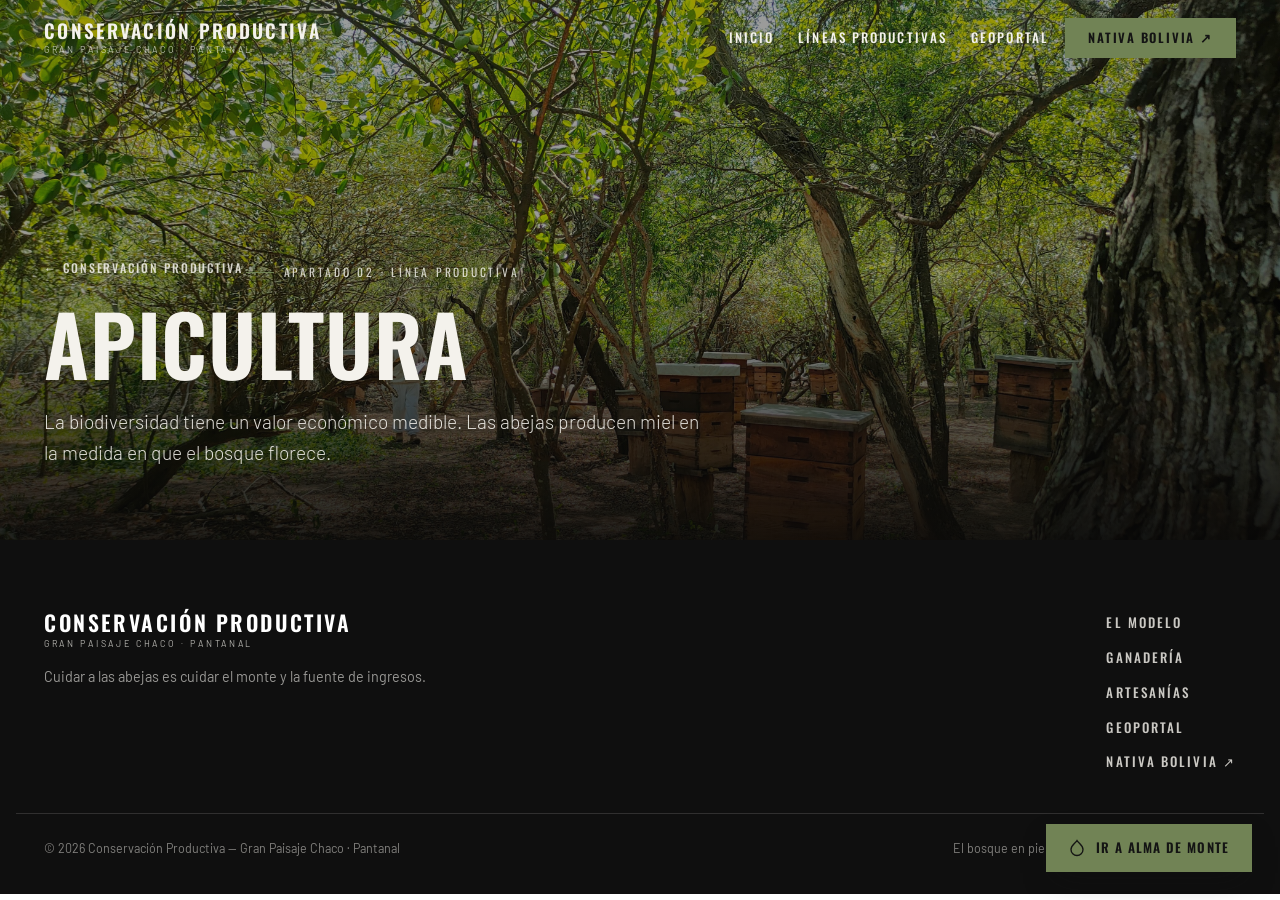
==== apicultura.html @ 75d2b50d "Agregar logo NATIVA en el hero del inicio" ====
<!DOCTYPE html>
<html lang="es">
<head>
  <meta charset="UTF-8" />
  <meta name="viewport" content="width=device-width, initial-scale=1.0" />
  <meta name="description" content="Apicultura: las abejas producen miel en la medida en que el bosque florece. La biodiversidad del Chaco tiene un valor económico medible." />
  <title>Apicultura — Conservación Productiva</title>
  <link rel="preconnect" href="https://fonts.googleapis.com" />
  <link rel="preconnect" href="https://fonts.gstatic.com" crossorigin />
  <link href="https://fonts.googleapis.com/css2?family=Oswald:wght@300;400;500;600&family=Barlow:wght@300;400;500;600;700&display=swap" rel="stylesheet" />
  <link rel="stylesheet" href="styles.css?v=16" />
</head>
<body>
  <a href="#contenido" class="skip-link">Saltar al contenido</a>

  <header class="hd hd--over-dark" id="hd">
    <div class="hd__inner">
      <a href="index.html" class="wordmark" aria-label="Conservación Productiva — inicio"><span class="wordmark__text"><strong>Conservación Productiva</strong><em>Gran Paisaje Chaco · Pantanal</em></span></a>
      <nav class="hd__nav" id="hdNav" aria-label="Navegación principal">
        <div class="hd__item"><a href="index.html">Inicio</a></div>
        <div class="hd__item">
          <a href="ganaderia.html">Líneas productivas</a>
          <div class="hd__sub">
            <a href="ganaderia.html">Ganadería bajo monte</a>
            <a href="apicultura.html">Apicultura</a>
            <a href="artesanias.html">Artesanías</a>
            <a href="turismo.html">Turismo comunitario</a>
          </div>
        </div>
        <div class="hd__item"><a href="geoportal.html">Geoportal</a></div>
      </nav>
      <a href="https://nativabolivia.org/" target="_blank" rel="noopener" class="hd__donar">NATIVA Bolivia ↗</a>
      <button class="hd__burger" id="hdBurger" aria-label="Abrir menú" aria-expanded="false"><span></span><span></span><span></span></button>
    </div>
  </header>

  <main id="contenido">
    <section class="portada">
      <img class="portada__img" src="IMAGENES/img11.jpg" alt="Colmenas en el monte chaqueño." decoding="async" />
      <div class="portada__veil" aria-hidden="true"></div>
      <div class="wrap portada__copy">
        <a href="index.html" class="crumb">← Conservación Productiva</a>
        <p class="cp-mark reveal" style="color:rgba(244,242,236,0.8)">Apartado 02 · Línea productiva</p>
        <h1 class="portada__title reveal" data-delay="80">Apicultura</h1>
        <p class="portada__sub reveal" data-delay="160">La biodiversidad tiene un valor económico medible. Las abejas producen miel en la medida en que el bosque florece.</p>
      </div>
    </section>

    <!-- Base limpia: iremos sumando las secciones de a poco. -->

  </main>

  <footer class="ft">
    <div class="wrap ft__inner">
      <div class="ft__brand">
        <div class="wordmark__text wordmark__text--ft"><strong>Conservación Productiva</strong><em>Gran Paisaje Chaco · Pantanal</em></div>
        <p>Cuidar a las abejas es cuidar el monte y la fuente de ingresos.</p>
      </div>
      <nav class="ft__nav" aria-label="Pie de página"><a href="index.html#modelo">El Modelo</a><a href="ganaderia.html">Ganadería</a><a href="artesanias.html">Artesanías</a><a href="geoportal.html">Geoportal</a><a href="https://nativabolivia.org/" target="_blank" rel="noopener">NATIVA Bolivia ↗</a></nav>
    </div>
    <div class="wrap ft__base">
      <span>© <span id="year"></span> Conservación Productiva — Gran Paisaje Chaco · Pantanal</span>
      <span>El bosque en pie vale más que el bosque derribado.</span>
    </div>
  </footer>

  <script src="script.js?v=2"></script>
  <!-- Botón flotante: ir a Alma de Monte -->
  <a class="cp-fab" aria-label="Ir a Alma de Monte">
    <svg viewBox="0 0 24 24" fill="none" stroke="currentColor" stroke-width="1.8" aria-hidden="true"><path d="M12 2C15 6.5 20 8.5 20 14a8 8 0 1 1-16 0C4 8.5 9 6.5 12 2z"/></svg>
    <span class="cp-fab__t">Ir a Alma de Monte</span>
  </a>

</body>
</html>
---- styles.css ----
/* =========================================================
   NATIVA — Naturaleza, Tierra y Vida (versión estática)
   Estilo unificado del ecosistema: "Expedición" B/N.
   Blanco y negro de alto contraste, titulares en MAYÚSCULAS
   (Oswald) + texto (Barlow), fotografía a sangre, minimalista.
   (Fotos de referencia — se reemplazan por el banco propio.)
   ========================================================= */

:root {
  --bg:      #ffffff;
  --bg-alt:  #f3f1ea;
  --bg-off:  #f3f1ea;
  --ink:     #141414;
  --muted:   #6f6d67;
  --text2:   #6f6d67;
  --line:    #e3e0d8;
  --dark:    #0f0f0f;
  --dark-2:  #191817;
  --cream:   #f4f2ec;
  --cream-d: rgba(244, 242, 236, 0.72);
  --stat:    #718355;   /* verde salvia — valores destacados */
  --donar:   #718355;   /* verde salvia — acción destacada */
  --donar-d: #5f6e47;   /* verde salvia oscuro — hover */

  --display: "Oswald", "Arial Narrow", "Helvetica Neue", sans-serif;
  --sans:    "Barlow", system-ui, -apple-system, "Segoe UI", sans-serif;

  --wrap: 78rem;
  --ease: cubic-bezier(0.22, 1, 0.36, 1);
}

*, *::before, *::after { box-sizing: border-box; }
* { margin: 0; }
html { scroll-behavior: smooth; -webkit-text-size-adjust: 100%; }
body { font-family: var(--sans); background: var(--bg); color: var(--ink); line-height: 1.62; -webkit-font-smoothing: antialiased; overflow-x: hidden; }
img { display: block; max-width: 100%; }
a { color: inherit; text-decoration: none; }
h1, h2, h3 { font-family: var(--display); font-weight: 500; line-height: 1.05; }
.font-display { font-family: var(--display); }
section[id] { scroll-margin-top: 5rem; }
::selection { background: var(--ink); color: #fff; }
:focus-visible { outline: 2px solid var(--ink); outline-offset: 3px; }
.wrap { max-width: var(--wrap); margin: 0 auto; padding-inline: 1.75rem; }

.hero__title, .apartado__title, .portada__title, .banda h2, .giro__lead,
.porque__q, .prog h3, .eco-card__t, .cierre h2, .duo h3, .valor h3,
.via h3, .oficina h3, .pagenav__t {
  text-transform: uppercase; letter-spacing: 0.01em;
}

.label { font-family: var(--display); text-transform: uppercase; font-size: 12px; font-weight: 500; letter-spacing: 0.26em; color: var(--muted); display: block; }
.label--forest { color: var(--muted); }
.label--ember { color: var(--cream); }
.label-cream { color: var(--cream); }

.btn { display: inline-flex; align-items: center; gap: 0.6rem; font-family: var(--display); font-size: 0.86rem; font-weight: 500; letter-spacing: 0.2em; text-transform: uppercase; padding: 1rem 2rem; border: 1.5px solid transparent; transition: background 0.3s var(--ease), color 0.3s, border-color 0.3s, transform 0.3s; }
.btn--solid { background: var(--ink); color: #fff; }
.btn--solid:hover { background: #000; transform: translateY(-2px); }
.btn--ghost { border-color: var(--ink); color: var(--ink); }
.btn--ghost:hover { background: var(--ink); color: #fff; }
.btn--light { background: var(--cream); color: var(--ink); }
.btn--light:hover { background: #fff; transform: translateY(-2px); }
.btn--ghost-light { border-color: rgba(244, 242, 236, 0.6); color: var(--cream); }
.btn--ghost-light:hover { background: var(--cream); color: var(--ink); }

.explorar { display: inline-flex; align-items: center; gap: 0.6rem; margin-top: 1.75rem; font-family: var(--display); font-size: 0.82rem; font-weight: 500; letter-spacing: 0.2em; text-transform: uppercase; color: var(--ink); border-bottom: 1.5px solid var(--ink); padding-bottom: 0.35rem; transition: gap 0.3s var(--ease), opacity 0.3s; }
.explorar::after { content: "→"; transition: transform 0.3s var(--ease); }
.explorar:hover { opacity: 0.6; }
.explorar:hover::after { transform: translateX(5px); }

.skip-link { position: absolute; left: 1rem; top: 1rem; z-index: 100; transform: translateY(-6rem); background: var(--ink); color: #fff; padding: 0.75rem 1.25rem; font-family: var(--display); text-transform: uppercase; font-size: 0.8rem; letter-spacing: 0.14em; transition: transform 0.2s; }
.skip-link:focus { transform: none; }

/* ---------- HEADER ---------- */
.hd { position: fixed; inset-inline: 0; top: 0; z-index: 50; transition: background 0.4s var(--ease), border-color 0.4s; border-bottom: 1px solid transparent; }
.hd__inner { max-width: var(--wrap); margin: 0 auto; display: flex; align-items: center; justify-content: space-between; gap: 1rem; padding: 1.1rem 1.75rem; }
.hd.is-solid { background: #fff; border-bottom-color: var(--line); }
.wordmark { position: relative; display: flex; align-items: center; }
.wordmark__logo { height: 34px; width: auto; display: block; transition: opacity 0.4s var(--ease); }
.wordmark__logo--dark { position: absolute; inset: 0; opacity: 0; }
.hd.is-solid .wordmark__logo--light { opacity: 0; }
.hd.is-solid .wordmark__logo--dark { opacity: 1; }
.ft__logo { height: 42px; width: auto; display: block; }
.wordmark__leaf { color: var(--ink); display: grid; place-items: center; transition: color 0.4s; }
.hd--over-dark:not(.is-solid) .wordmark__leaf { color: var(--cream); }
.wordmark__text { display: flex; flex-direction: column; line-height: 1; }
.wordmark__text strong { font-family: var(--display); font-weight: 600; font-size: 1.2rem; text-transform: uppercase; letter-spacing: 0.12em; color: var(--ink); transition: color 0.4s; }
.wordmark__text em { font-style: normal; font-size: 0.56rem; letter-spacing: 0.3em; text-transform: uppercase; color: var(--muted); margin-top: 6px; transition: color 0.4s; }
.hd--over-dark:not(.is-solid) .wordmark__text strong { color: var(--cream); }
.hd--over-dark:not(.is-solid) .wordmark__text em { color: var(--cream-d); }
.hd__nav { display: flex; align-items: center; gap: 1.5rem; margin-left: auto; }
.hd__nav a { font-family: var(--display); font-size: 0.82rem; font-weight: 500; letter-spacing: 0.16em; text-transform: uppercase; color: var(--ink); position: relative; transition: opacity 0.25s; }
.hd__nav a:not(.hd__cta)::after { content: ""; position: absolute; left: 0; bottom: -6px; width: 0; height: 2px; background: currentColor; transition: width 0.3s var(--ease); }
.hd__nav a:not(.hd__cta):hover::after { width: 100%; }
.hd--over-dark:not(.is-solid) .hd__nav a { color: var(--cream); }
.hd__cta { padding: 0.55rem 1.15rem; border: 1.5px solid var(--ink); }
.hd--over-dark:not(.is-solid) .hd__cta { border-color: rgba(244, 242, 236, 0.6); color: var(--cream); }
.hd__cta:hover { background: var(--ink); color: #fff; }
.hd--over-dark:not(.is-solid) .hd__cta:hover { background: var(--cream); color: var(--ink); }
/* Botón Donar — acción destacada y persistente */
.hd__donar { display: inline-flex; align-items: center; gap: 0.4rem; font-family: var(--display); font-size: 0.8rem; font-weight: 600; letter-spacing: 0.14em; text-transform: uppercase; color: var(--ink) !important; background: var(--donar); padding: 0.62rem 1.45rem; white-space: nowrap; transition: background 0.25s var(--ease), transform 0.25s var(--ease); }
.hd__donar:hover { background: var(--donar-d); transform: translateY(-2px); }
.hd__donar::after { content: none !important; }
.btn--donar { background: var(--donar); color: var(--ink); }
.btn--donar:hover { background: var(--donar-d); transform: translateY(-2px); }
.hd__burger { display: none; flex-direction: column; gap: 5px; background: none; border: 0; cursor: pointer; padding: 6px; }
.hd__burger span { width: 26px; height: 2px; background: var(--ink); transition: 0.3s var(--ease); }
.hd--over-dark:not(.is-solid) .hd__burger span { background: var(--cream); }

/* ---------- HERO ---------- */
.hero { position: relative; min-height: 100vh; min-height: 100svh; display: flex; align-items: center; justify-content: center; overflow: hidden; text-align: center; color: var(--cream); }
.hero__img { position: absolute; inset: 0; width: 100%; height: 100%; object-fit: cover; }
.hero__veil { position: absolute; inset: 0; background: linear-gradient(to bottom, rgba(10,10,10,0.5) 0%, rgba(10,10,10,0.35) 40%, rgba(10,10,10,0.7) 100%); }
.hero__inner { position: relative; z-index: 2; max-width: 62rem; padding: 0 1.75rem; }
.hero__inner .label { margin-bottom: 1.75rem; }
.hero__title { font-family: var(--display); font-weight: 600; color: #fff; font-size: clamp(2.8rem, 8vw, 6rem); line-height: 0.98; letter-spacing: 0.01em; text-shadow: 0 6px 40px rgba(10,10,10,0.45); }
.hero__title em { font-style: normal; }
.hero__sub { max-width: 40rem; margin: 1.75rem auto 0; font-size: clamp(1.05rem, 1.6vw, 1.3rem); color: rgba(244,242,236,0.9); font-weight: 300; }
.hero__actions { display: flex; flex-wrap: wrap; gap: 1rem; justify-content: center; margin-top: 2.4rem; }
.hero__scroll { position: absolute; bottom: 2rem; left: 50%; transform: translateX(-50%); z-index: 2; display: flex; flex-direction: column; align-items: center; gap: 0.6rem; }
.hero__chev { width: 14px; height: 14px; border-right: 2px solid var(--cream); border-bottom: 2px solid var(--cream); transform: rotate(45deg); }

/* ---------- Banda foto (Urgencia / Nunca solos) ---------- */
.banda { position: relative; min-height: 88vh; display: flex; align-items: center; overflow: hidden; color: var(--cream); }
.banda__img { position: absolute; inset: 0; width: 100%; height: 100%; object-fit: cover; }
.banda__veil { position: absolute; inset: 0; background: rgba(8,8,8,0.64); }
.banda__veil--izq { background: linear-gradient(to right, rgba(8,8,8,0.9), rgba(8,8,8,0.55) 55%, rgba(8,8,8,0.3)); }
.banda__inner { position: relative; z-index: 2; width: 100%; }
.banda__inner .max { max-width: 46rem; }
.banda h2 { font-family: var(--display); font-weight: 500; font-size: clamp(2rem, 4.4vw, 3.4rem); line-height: 1.04; color: #fff; }
.banda p { max-width: 36rem; margin-top: 1.75rem; font-size: 1.12rem; color: rgba(244,242,236,0.85); font-weight: 300; }

/* ---------- Giro / intro ---------- */
.giro { padding: clamp(6rem, 12vw, 11rem) 0 clamp(4rem, 8vw, 7rem); text-align: center; }
.giro .label { margin-bottom: 1.75rem; }
.giro__lead { font-family: var(--display); font-weight: 400; font-size: clamp(1.9rem, 3.8vw, 3.2rem); line-height: 1.1; color: var(--ink); max-width: 46rem; margin-inline: auto; }
.giro__p { max-width: 36rem; margin: 1.75rem auto 0; font-size: 1.12rem; color: var(--muted); }
.giro__card { max-width: 48rem; margin: clamp(3rem, 6vw, 5rem) auto 0; background: var(--bg-off); border: 1px solid var(--line); padding: clamp(2rem, 4vw, 2.75rem); text-align: center; }
.giro__card p.def { margin: 0.9rem 0 0; font-size: 1.02rem; color: var(--muted); line-height: 1.7; }

/* ---------- Secciones comunes ---------- */
.apartado { padding: clamp(5rem, 10vw, 9rem) 0; }
.apartado__head { max-width: 46rem; margin-bottom: clamp(2.5rem, 5vw, 4rem); }
.apartado__head .label { margin-bottom: 1.1rem; }
.apartado__title { font-family: var(--display); font-size: clamp(2.1rem, 4.2vw, 3.6rem); color: var(--ink); line-height: 1.02; }
.apartado__intro { margin-top: 1.4rem; font-size: 1.12rem; color: var(--muted); max-width: 42rem; }
.apartado__intro strong { color: var(--ink); font-weight: 600; }
.note { font-size: 0.85rem; color: var(--muted); font-style: italic; }

/* ---------- Programas ---------- */
.programas { background: var(--bg-off); }
.prog-grid { display: grid; grid-template-columns: repeat(3, 1fr); gap: 1.5rem; }
.prog { background: var(--bg); border: 1px solid var(--line); border-top: 3px solid var(--ink); padding: 2rem 1.75rem; }
.prog__n { font-family: var(--display); font-size: 0.9rem; letter-spacing: 0.16em; color: var(--muted); }
.prog h3 { font-family: var(--display); font-weight: 500; font-size: 1.5rem; color: var(--ink); margin: 0.5rem 0 0.7rem; }
.prog__res { font-family: var(--sans); font-weight: 600; color: var(--ink); font-size: 1rem; margin-bottom: 0.8rem; }
.prog p { color: var(--muted); font-size: 0.95rem; }

/* ---------- Por qué ---------- */
.porque { background: var(--bg); }
.porque__grid { display: grid; grid-template-columns: 1fr; gap: 2rem; }
.porque__q { font-family: var(--display); font-weight: 500; font-size: clamp(1.9rem, 3.6vw, 3rem); line-height: 1.06; color: var(--ink); max-width: 44rem; }
.porque__p { font-size: 1.12rem; color: var(--muted); max-width: 34rem; }

/* ---------- Cifras (banda con foto de fondo) ---------- */
.cifras { position: relative; background: var(--dark); color: var(--cream); overflow: hidden; }
.cifras__bg { position: absolute; inset: 0; width: 100%; height: 100%; object-fit: cover; }
.cifras__veil { position: absolute; inset: 0; background: rgba(8,8,8,0.74); }
.cifras .wrap { position: relative; z-index: 2; }
.cifras .apartado__title { color: #fff !important; }
.cifras__grid { display: grid; grid-template-columns: repeat(4, 1fr); gap: 2rem; }
.cifra__num { display: block; font-family: var(--display); font-weight: 500; font-size: clamp(2.8rem, 5.5vw, 4.4rem); line-height: 1; color: #fff; }
.cifra__lbl { display: block; margin-top: 0.9rem; font-size: 0.95rem; color: rgba(244,242,236,0.9); }
.cifra__nota { display: block; margin-top: 0.4rem; font-size: 0.8rem; color: rgba(244,242,236,0.6); }

/* ---------- Ecosistema (tarjetas con imagen) ---------- */
.eco-grid { display: grid; grid-template-columns: repeat(3, 1fr); gap: 1.5rem; }
.eco-card { display: flex; flex-direction: column; background: var(--bg); border: 1px solid var(--line); overflow: hidden; transition: transform 0.35s var(--ease); }
.eco-card:hover { transform: translateY(-5px); }
.eco-card__img { aspect-ratio: 4 / 3; overflow: hidden; }
.eco-card__img img { width: 100%; height: 100%; object-fit: cover; filter: grayscale(0.15); transition: filter 0.5s, transform 1s var(--ease); }
.eco-card:hover .eco-card__img img { filter: grayscale(0); transform: scale(1.04); }
.eco-card__body { padding: 1.5rem 1.6rem 1.75rem; display: flex; flex-direction: column; flex: 1; }
.eco-card__t { font-family: var(--display); font-weight: 500; font-size: 1.3rem; color: var(--ink); }
.eco-card__d { margin-top: 0.5rem; font-size: 0.92rem; color: var(--muted); flex: 1; }
.eco-card__foot { margin-top: 1.2rem; display: flex; align-items: center; justify-content: space-between; font-family: var(--display); text-transform: uppercase; letter-spacing: 0.14em; font-size: 0.72rem; }
.eco-card__go { color: var(--ink); }
.eco-card__soon { color: var(--muted); }

/* ---------- Aliados (muro de logos) ---------- */
.aliados-sec { background: var(--bg-off); }
.logos { display: grid; grid-template-columns: repeat(5, 1fr); gap: 1rem; align-items: stretch; }
.logos a { display: block; text-decoration: none; }
.logos img { width: 100%; height: 78px; object-fit: contain; background: #fff; border: 1px solid var(--line); padding: 0.9rem 1.1rem; transition: transform 0.3s var(--ease), border-color 0.3s var(--ease); }
.logos a:hover img { transform: translateY(-3px); border-color: var(--ink); }

/* Carrusel de logos (inicio) */
.logos-carrusel { overflow: hidden; margin-top: 2rem; -webkit-mask-image: linear-gradient(to right, transparent, #000 5%, #000 95%, transparent); mask-image: linear-gradient(to right, transparent, #000 5%, #000 95%, transparent); }
.logos-carrusel__track { display: flex; gap: 1rem; width: max-content; animation: marquee 60s linear infinite; }
.logos-carrusel:hover .logos-carrusel__track { animation-play-state: paused; }
.lchip { flex: 0 0 12rem; height: 96px; background: #fff; border: 1px solid var(--line); display: flex; align-items: center; justify-content: center; padding: 0.85rem 1.25rem; transition: border-color 0.3s var(--ease); }
.lchip:hover { border-color: var(--ink); }
.lchip a { display: inline-flex; align-items: center; justify-content: center; max-width: 100%; max-height: 100%; }
.lchip img { max-height: 60px; max-width: 100%; width: auto; height: auto; object-fit: contain; display: block; }

/* Aliados desplegable (quiénes somos) */
.alianzas-det { margin-top: 0.5rem; }
.alianzas-det summary { list-style: none; cursor: pointer; display: inline-flex; align-items: center; gap: 0.7rem; font-family: var(--display); text-transform: uppercase; letter-spacing: 0.12em; font-size: 0.88rem; color: var(--ink); border: 1.5px solid var(--ink); padding: 0.85rem 1.6rem; transition: background 0.3s, color 0.3s; }
.alianzas-det summary::-webkit-details-marker { display: none; }
.alianzas-det summary:hover { background: var(--ink); color: #fff; }
.alianzas-det summary .chev { width: 9px; height: 9px; border-right: 2px solid currentColor; border-bottom: 2px solid currentColor; transform: rotate(45deg); transition: transform 0.3s; }
.alianzas-det[open] summary { margin-bottom: 1.75rem; }
.alianzas-det[open] summary .chev { transform: rotate(-135deg); }

/* ---------- Cierre (CTA oscuro) ---------- */
.cierre { background: var(--dark); color: var(--cream); text-align: center; padding: clamp(5rem, 10vw, 8.5rem) 0; }
.cierre h2 { font-family: var(--display); font-weight: 500; font-size: clamp(2rem, 4.2vw, 3.4rem); line-height: 1.04; color: #fff; max-width: 42rem; margin-inline: auto; }
.cierre p { max-width: 34rem; margin: 1.5rem auto 0; font-size: 1.1rem; color: rgba(244,242,236,0.85); font-weight: 300; }

/* ---------- Aliados inline ---------- */
.aliados { margin-top: 3rem; display: flex; flex-wrap: wrap; gap: 2.5rem; align-items: center; justify-content: center; }
.aliados img { height: 40px; width: auto; object-fit: contain; opacity: 0.85; }

/* ---------- Footer ---------- */
.ft { background: var(--dark); color: rgba(244,242,236,0.85); padding: 4.5rem 0 2.25rem; }
.ft__inner { display: flex; justify-content: space-between; gap: 2.5rem; flex-wrap: wrap; padding-bottom: 2.5rem; border-bottom: 1px solid rgba(244,242,236,0.14); }
.wordmark__text--ft strong { color: #fff; font-size: 1.35rem; }
.wordmark__text--ft em { color: var(--cream-d); }
.ft__brand p { margin-top: 1rem; max-width: 24rem; font-size: 0.9rem; color: rgba(244,242,236,0.6); }
.ft__nav { display: grid; gap: 0.85rem; align-content: start; }
.ft__nav a { font-family: var(--display); font-size: 0.82rem; font-weight: 500; letter-spacing: 0.16em; text-transform: uppercase; color: rgba(244,242,236,0.82); transition: color 0.25s; }
.ft__nav a:hover { color: #fff; }
.ft__addr { display: grid; gap: 1.15rem; align-content: start; }
.ft__addr-h { font-family: var(--display); text-transform: uppercase; letter-spacing: 0.16em; font-size: 0.72rem; color: rgba(244,242,236,0.5); }
.ft__addr address { font-style: normal; display: grid; gap: 0.2rem; }
.ft__addr address strong { font-family: var(--display); text-transform: uppercase; letter-spacing: 0.05em; font-size: 0.98rem; color: #fff; }
.ft__addr address span { font-size: 0.82rem; color: rgba(244,242,236,0.6); }
.ft__base { display: flex; justify-content: space-between; gap: 1rem; flex-wrap: wrap; margin-top: 1.5rem; font-size: 0.78rem; color: rgba(244,242,236,0.5); }

/* ---------- Portada (internas) ---------- */
.portada { position: relative; min-height: 60vh; display: flex; align-items: flex-end; overflow: hidden; color: var(--cream); }
.portada__img { position: absolute; inset: 0; width: 100%; height: 100%; object-fit: cover; }
.portada__veil { position: absolute; inset: 0; background: linear-gradient(to top, rgba(8,8,8,0.9) 0%, rgba(8,8,8,0.4) 48%, rgba(8,8,8,0.4) 100%); }
.portada__copy { position: relative; z-index: 2; width: 100%; padding-bottom: clamp(2.5rem, 6vw, 4.5rem); }
.portada .label { margin-bottom: 1.1rem; }
.portada__title { font-family: var(--display); font-weight: 600; color: var(--cream); font-size: clamp(2.8rem, 6.5vw, 5.5rem); line-height: 0.98; }
.portada__sub { max-width: 42rem; margin-top: 1.4rem; font-size: clamp(1.02rem, 1.5vw, 1.2rem); color: rgba(244,242,236,0.9); font-weight: 300; }
.crumb { display: inline-flex; align-items: center; gap: 0.5rem; font-family: var(--display); font-size: 12px; font-weight: 500; letter-spacing: 0.16em; text-transform: uppercase; color: rgba(244,242,236,0.85); margin-bottom: 1.5rem; transition: opacity 0.2s; }
.crumb:hover { opacity: 0.65; }

/* ---------- Bloque texto internas ---------- */
.duo { display: grid; grid-template-columns: 1fr 1fr; gap: 1.5rem; }
.duo article { background: var(--bg-off); border: 1px solid var(--line); border-left: 4px solid var(--ink); padding: clamp(1.75rem, 3vw, 2.5rem); }
.duo h3 { font-family: var(--display); font-weight: 500; font-size: 1.5rem; color: var(--ink); margin: 0.5rem 0 0.7rem; }
.duo p { font-size: 1.05rem; color: var(--muted); line-height: 1.65; }

/* Valores */
.valores { display: grid; grid-template-columns: repeat(3, 1fr); gap: 1.25rem; }
.valor { border-top: 1px solid var(--line); padding-top: 1.1rem; }
.valor h3 { font-family: var(--display); font-weight: 500; font-size: 1.2rem; color: var(--ink); }
.valor p { color: var(--muted); font-size: 0.92rem; margin-top: 0.5rem; }
.valor--dest { grid-column: 1 / -1; border-top: 0; border-left: 4px solid var(--ink); background: var(--bg-off); padding: 1.5rem 1.75rem; }
.valor--dest h3 { font-size: 1.5rem; margin-top: 0.3rem; }

/* Timeline */
.hitos { border-left: 2px solid var(--line); margin-left: 0.5rem; }
.hito { position: relative; padding: 0 0 2.25rem 2rem; }
.hito::before { content: ""; position: absolute; left: -7px; top: 4px; width: 12px; height: 12px; background: var(--ink); }
.hito__anio { font-family: var(--display); font-size: 1.5rem; font-weight: 500; color: var(--ink); text-transform: uppercase; }
.hito ul { margin: 0.6rem 0 0; padding-left: 1.1rem; }
.hito li { color: var(--muted); font-size: 0.95rem; margin-bottom: 0.3rem; }

/* Vías / contacto */
/* Bloque destacado Donar */
.donar-cta { display: grid; grid-template-columns: 1fr auto; align-items: center; gap: 1.5rem 2.5rem; background: var(--donar); color: var(--ink); padding: clamp(1.75rem, 4vw, 2.9rem); text-decoration: none; transition: transform 0.3s var(--ease), background 0.3s; }
.donar-cta:hover { transform: translateY(-3px); background: var(--donar-d); }
.donar-cta__lbl { font-family: var(--display); text-transform: uppercase; letter-spacing: 0.16em; font-size: 0.72rem; color: rgba(20,20,20,0.62); }
.donar-cta__t { font-family: var(--display); font-weight: 600; text-transform: uppercase; font-size: clamp(1.7rem, 3.6vw, 2.5rem); line-height: 1; margin-top: 0.4rem; }
.donar-cta__d { margin-top: 0.6rem; font-size: 0.96rem; color: rgba(20,20,20,0.82); max-width: 36rem; }
.donar-cta__go { font-family: var(--display); text-transform: uppercase; letter-spacing: 0.16em; font-size: 0.82rem; border: 1.5px solid rgba(20,20,20,0.45); padding: 0.9rem 1.9rem; white-space: nowrap; }
.donar-cta:hover .donar-cta__go { background: var(--ink); color: #fff; border-color: var(--ink); }
.vias { display: grid; grid-template-columns: repeat(2, 1fr); gap: 2rem 2.5rem; }
.via h3 { font-family: var(--display); font-weight: 500; font-size: 1.4rem; color: var(--ink); margin: 0.4rem 0 0.5rem; }
.via p { color: var(--muted); font-size: 0.95rem; }
.canales { border-top: 1px solid var(--line); margin-top: 1rem; }
.canal { display: grid; grid-template-columns: 1fr 2fr; gap: 1rem; padding: 1.1rem 0; border-bottom: 1px solid var(--line); }
.canal dt { font-family: var(--display); font-size: 0.75rem; text-transform: uppercase; letter-spacing: 0.14em; color: var(--muted); font-weight: 500; }
.canal dd { color: var(--ink); }
.oficinas { display: grid; grid-template-columns: repeat(3, 1fr); gap: 1.5rem; }
.oficina h3 { font-family: var(--display); font-weight: 500; font-size: 1.4rem; color: var(--ink); margin-top: 0.3rem; }
.oficina p { color: var(--muted); font-size: 0.9rem; margin-top: 0.3rem; }

/* Aviso */
.aviso { border-left: 3px solid var(--ink); background: var(--bg-off); padding: 1.25rem 1.5rem; margin-top: 2rem; }
.aviso strong { color: var(--ink); font-family: var(--display); text-transform: uppercase; letter-spacing: 0.06em; }
.aviso p { color: var(--muted); font-size: 0.95rem; margin-top: 0.3rem; }

/* Pagenav */
.pagenav { display: grid; grid-template-columns: 1fr 1fr; gap: 1px; background: var(--line); }
.pagenav a { background: var(--bg); padding: clamp(2.25rem, 4vw, 3.25rem) 1.75rem; display: flex; flex-direction: column; gap: 0.5rem; transition: background 0.3s; }
.pagenav a:hover { background: var(--bg-off); }
.pagenav a.is-next { text-align: right; align-items: flex-end; }
.pagenav__k { font-family: var(--display); font-size: 11px; text-transform: uppercase; letter-spacing: 0.2em; color: var(--muted); font-weight: 500; }
.pagenav__t { font-family: var(--display); font-size: clamp(1.3rem, 2.2vw, 1.8rem); color: var(--ink); }

/* Animaciones */
@keyframes nudge { 0%,100% { transform: rotate(45deg) translate(0,0); opacity: 0.7; } 50% { transform: rotate(45deg) translate(4px,4px); opacity: 1; } }
.animate-nudge { animation: nudge 2.4s ease-in-out infinite; }
.reveal { opacity: 0; transform: translateY(18px); transition: opacity 700ms var(--ease), transform 700ms var(--ease); will-change: opacity, transform; }
.reveal.is-visible { opacity: 1; transform: none; }

/* Responsive */
@media (max-width: 960px) {
  .prog-grid { grid-template-columns: 1fr; }
  .cifras__grid { grid-template-columns: repeat(2, 1fr); gap: 2.5rem 1.5rem; }
  .eco-grid { grid-template-columns: 1fr; }
  .logos { grid-template-columns: repeat(3, 1fr); gap: 2rem; }
  .valores { grid-template-columns: 1fr; }
  .vias { grid-template-columns: 1fr; }
  .oficinas { grid-template-columns: 1fr; }
  .duo { grid-template-columns: 1fr; }
}
@media (max-width: 900px) {
  .hd__nav { position: fixed; inset: 0 0 0 auto; width: min(86vw, 340px); flex-direction: column; align-items: stretch; justify-content: flex-start; gap: 0; padding: 5.25rem 1.75rem 2.5rem; background: var(--dark); transform: translateX(100%); transition: transform 0.4s var(--ease); overflow-y: auto; -webkit-overflow-scrolling: touch; overscroll-behavior: contain; }
  .hd__nav.is-open { transform: none; }
  .hd__item { padding: 0.85rem 0; border-bottom: 1px solid rgba(244,242,236,0.14); }
  .hd__item:last-child { border-bottom: 0; }
  .hd__nav > .hd__item > a, .hd--over-dark:not(.is-solid) .hd__nav > .hd__item > a { color: var(--cream); font-size: 1.05rem; font-weight: 600; }
  .hd__nav a, .hd--over-dark:not(.is-solid) .hd__nav a { color: var(--cream); }
  .hd__cta, .hd--over-dark:not(.is-solid) .hd__cta { border-color: rgba(244,242,236,0.6); color: var(--cream); }
  .hd__burger { display: flex; }
  .hd__donar { margin-left: auto; margin-right: 0.25rem; font-size: 0.76rem; padding: 0.55rem 1.1rem; }
  .hd__burger.is-open span:nth-child(1) { transform: translateY(7px) rotate(45deg); }
  .hd__burger.is-open span:nth-child(2) { opacity: 0; }
  .hd__burger.is-open span:nth-child(3) { transform: translateY(-7px) rotate(-45deg); }
  .hd__burger.is-open span { background: var(--cream); }
  .canal { grid-template-columns: 1fr; gap: 0.3rem; }
  .pagenav { grid-template-columns: 1fr; }
  .pagenav a.is-next { text-align: left; align-items: flex-start; }
}
@media (max-width: 560px) {
  .cifras__grid { grid-template-columns: 1fr; }
  .logos { grid-template-columns: repeat(2, 1fr); }
  .ft__base { flex-direction: column; }
  .donar-cta { grid-template-columns: 1fr; }
}
@media (prefers-reduced-motion: reduce) {
  html { scroll-behavior: auto; }
  .reveal { opacity: 1; transform: none; transition: none; }
  .animate-nudge { animation: none; }
}

/* =========================================================
   PILAR — bloque foto + texto + ficha de datos (programas)
   ========================================================= */
.pilar { max-width: var(--wrap); margin: 0 auto; padding: clamp(2.5rem, 5vw, 4.5rem) 1.75rem; display: grid; grid-template-columns: 1.05fr 0.95fr; gap: clamp(2rem, 5vw, 4rem); align-items: center; border-top: 1px solid var(--line); }
.pilar--rev .pilar__media { order: 2; }
.pilar__media { overflow: hidden; }
.pilar__media img { width: 100%; aspect-ratio: 4 / 3; object-fit: cover; filter: grayscale(0.15); transition: filter 0.6s, transform 1.1s var(--ease); }
.pilar:hover .pilar__media img { filter: grayscale(0); }
.pilar__idx { font-family: var(--display); font-size: 11px; font-weight: 500; letter-spacing: 0.24em; text-transform: uppercase; color: var(--muted); margin-bottom: 0.8rem; }
.pilar__body h3 { font-family: var(--display); text-transform: uppercase; letter-spacing: 0.01em; font-size: clamp(1.7rem, 3vw, 2.5rem); color: var(--ink); line-height: 1.02; margin-bottom: 0.8rem; }
.pilar__res { font-family: var(--sans); font-weight: 600; font-size: 1.12rem; color: var(--ink); margin-bottom: 1rem; }
.pilar__body p { color: var(--muted); font-size: 1.05rem; }
.ficha { margin-top: 1.5rem; }
.ficha__row { display: grid; grid-template-columns: 42% 1fr; gap: 1rem; align-items: baseline; padding: 0.7rem 0; border-top: 1px solid var(--line); }
.ficha__row:last-child { border-bottom: 1px solid var(--line); }
.ficha__k { font-family: var(--display); font-size: 0.72rem; text-transform: uppercase; letter-spacing: 0.16em; color: var(--muted); }
.ficha__v { font-size: 0.98rem; color: var(--ink); font-weight: 500; }

/* =========================================================
   FEATURE — banda-cita a sangre (foto + statement)
   ========================================================= */
.feature { position: relative; padding: clamp(6rem, 12vw, 10rem) 0; color: var(--cream); overflow: hidden; }
.feature__bg { position: absolute; inset: 0; width: 100%; height: 100%; object-fit: cover; }
.feature__veil { position: absolute; inset: 0; background: linear-gradient(to right, rgba(8,8,8,0.92), rgba(8,8,8,0.55) 60%, rgba(8,8,8,0.32)); }
.feature__inner { position: relative; z-index: 2; max-width: 46rem; }
.feature h2 { font-family: var(--display); text-transform: uppercase; letter-spacing: 0.01em; font-size: clamp(2rem, 4.4vw, 3.6rem); line-height: 1.04; color: #fff; }
.feature p { margin-top: 1.75rem; max-width: 36rem; font-size: 1.12rem; color: rgba(244,242,236,0.85); font-weight: 300; }

@media (max-width: 760px) {
  .pilar { grid-template-columns: 1fr; gap: 1.5rem; }
  .pilar--rev .pilar__media { order: 0; }
}
@media (min-width: 561px) and (max-width: 960px) {
  .eco-grid { grid-template-columns: repeat(2, 1fr); }
}

/* =========================================================
   COMPONENTES DE APARTADOS INTERNOS
   ========================================================= */
/* Lista numerada (qué vas a encontrar) */
.lista { border-top: 1px solid var(--line); margin-top: 1rem; }
.lista li { display: flex; gap: 1.25rem; align-items: baseline; padding: 1.15rem 0; border-bottom: 1px solid var(--line); list-style: none; }
.lista li .n { font-family: var(--display); font-size: 0.9rem; letter-spacing: 0.12em; color: var(--muted); flex-shrink: 0; }
.lista li .t { color: var(--ink); font-size: 1.02rem; }

/* Frentes (En números) */
.frentes { border-top: 1px solid var(--line); }
.frente { display: grid; grid-template-columns: minmax(0, 22rem) 1fr; gap: 1.5rem 3rem; padding: clamp(2rem, 4vw, 3rem) 0; border-bottom: 1px solid var(--line); align-items: start; }
.frente p.frente__val { font-family: var(--display); font-weight: 600; font-size: clamp(3.2rem, 6.5vw, 5.25rem); line-height: 0.92; letter-spacing: -0.01em; color: var(--stat); margin-top: 0; }
.frente p.frente__k { font-family: var(--display); text-transform: uppercase; letter-spacing: 0.16em; font-size: 0.72rem; color: var(--muted); margin: 0 0 0.6rem; }
.frente p.frente__lbl { margin-top: 0.7rem; color: var(--ink); font-size: 1.02rem; }
.frente h3 { font-family: var(--display); text-transform: uppercase; letter-spacing: 0.01em; font-size: 1.5rem; color: var(--ink); }
.frente p { color: var(--muted); font-size: 0.98rem; margin-top: 0.6rem; }
.frente .explorar { margin-top: 1.1rem; }

/* Testimonio */
.testi { border-left: 3px solid var(--ink); padding: 0.4rem 0 0.4rem 1.75rem; }
.testi blockquote { font-family: var(--display); font-weight: 400; font-size: clamp(1.3rem, 2.4vw, 1.9rem); line-height: 1.22; color: var(--ink); }
.testi cite { display: block; margin-top: 1rem; font-style: normal; font-family: var(--display); text-transform: uppercase; letter-spacing: 0.14em; font-size: 0.75rem; color: var(--muted); }

@media (max-width: 760px) {
  .frente { grid-template-columns: 1fr; gap: 1rem; }
}

/* =========================================================
   CARRUSEL DE VALORES (auto-desplazable)
   ========================================================= */
.carrusel { overflow: hidden; margin-top: 2rem; -webkit-mask-image: linear-gradient(to right, transparent, #000 5%, #000 95%, transparent); mask-image: linear-gradient(to right, transparent, #000 5%, #000 95%, transparent); }
.carrusel__track { display: flex; gap: 1.25rem; width: max-content; animation: marquee 55s linear infinite; }
.carrusel:hover .carrusel__track { animation-play-state: paused; }
@keyframes marquee { from { transform: translateX(0); } to { transform: translateX(-50%); } }
.vcard { flex: 0 0 20rem; border: 1px solid var(--line); padding: 1.75rem; background: var(--bg); }
.vcard h3 { font-family: var(--display); text-transform: uppercase; letter-spacing: 0.01em; font-size: 1.25rem; color: var(--ink); }
.vcard p { color: var(--muted); font-size: 0.92rem; margin-top: 0.55rem; }

/* =========================================================
   TIMELINE DESPLEGABLE (cada año con imagen)
   ========================================================= */
.tl { margin-top: 1rem; }
.tl__item { border-top: 1px solid var(--line); }
.tl__item:last-child { border-bottom: 1px solid var(--line); }
.tl__item summary { list-style: none; cursor: pointer; display: flex; align-items: center; gap: 1.5rem; padding: 1.4rem 0; transition: opacity 0.2s; }
.tl__item summary:hover { opacity: 0.7; }
.tl__item summary::-webkit-details-marker { display: none; }
.tl__anio { font-family: var(--display); font-weight: 500; font-size: clamp(1.5rem, 3vw, 2.3rem); color: var(--ink); text-transform: uppercase; flex-shrink: 0; min-width: 5.5rem; }
.tl__t { flex: 1; font-family: var(--display); text-transform: uppercase; letter-spacing: 0.04em; font-size: 0.95rem; color: var(--muted); }
.tl__chev { flex-shrink: 0; width: 11px; height: 11px; border-right: 2px solid var(--ink); border-bottom: 2px solid var(--ink); transform: rotate(45deg); transition: transform 0.3s; }
.tl__item[open] .tl__chev { transform: rotate(-135deg); }
.tl__body { display: grid; grid-template-columns: 1fr 1.15fr; gap: 2rem; padding: 0.25rem 0 2rem; align-items: start; }
.tl__img { overflow: hidden; }
.tl__img img { width: 100%; aspect-ratio: 3 / 2; object-fit: cover; filter: grayscale(0.15); }
.tl__body ul { padding-left: 1.1rem; }
.tl__body li { color: var(--muted); font-size: 0.98rem; margin-bottom: 0.4rem; }

/* =========================================================
   DIRECTORIO + MEMBRESÍAS
   ========================================================= */
.dir-grid { display: grid; grid-template-columns: repeat(4, 1fr); gap: 1.5rem; }
.dir__img { overflow: hidden; aspect-ratio: 4 / 5; }
.dir__img img { width: 100%; height: 100%; object-fit: cover; filter: grayscale(0.25); transition: filter 0.5s; }
.dir:hover .dir__img img { filter: grayscale(0); }
.dir__cargo { font-family: var(--display); text-transform: uppercase; letter-spacing: 0.14em; font-size: 0.7rem; color: var(--muted); margin-top: 0.9rem; }
.dir h3 { font-family: var(--display); text-transform: uppercase; font-size: 1.1rem; color: var(--ink); margin-top: 0.3rem; }
.dir p { color: var(--muted); font-size: 0.86rem; margin-top: 0.4rem; }
.memb { border-top: 1px solid var(--line); margin-top: 2.5rem; max-width: 50rem; }
.memb li { list-style: none; display: flex; gap: 1.25rem; align-items: baseline; padding: 1rem 0; border-bottom: 1px solid var(--line); }
.memb li .n { font-family: var(--display); color: var(--muted); flex-shrink: 0; }
.memb li .t { color: var(--ink); font-size: 0.98rem; }

/* =========================================================
   MENÚ DESPLEGABLE (subapartados)
   ========================================================= */
.hd__item { position: relative; display: flex; align-items: center; }
.hd__sub { position: absolute; top: calc(100% + 0.5rem); left: -0.75rem; min-width: 15rem; background: #fff; border: 1px solid var(--line); box-shadow: 0 22px 44px -26px rgba(20,20,20,0.45); padding: 0.4rem 0; opacity: 0; visibility: hidden; transform: translateY(6px); transition: opacity 0.25s var(--ease), transform 0.25s var(--ease), visibility 0.25s; z-index: 60; }
.hd__item:hover .hd__sub, .hd__item:focus-within .hd__sub { opacity: 1; visibility: visible; transform: none; }
.hd__sub a { display: block; padding: 0.6rem 1.25rem; font-family: var(--display); text-transform: uppercase; letter-spacing: 0.1em; font-size: 0.7rem; color: var(--ink) !important; transition: background 0.2s; }
.hd__sub a::after { content: none !important; }
.hd__sub a:hover { background: var(--bg-off); }

@media (prefers-reduced-motion: reduce) { .carrusel__track { animation: none; } }
@media (max-width: 700px) { .tl__body { grid-template-columns: 1fr; } .tl__t { display: none; } }
@media (max-width: 900px) {
  .dir-grid { grid-template-columns: repeat(2, 1fr); }
  .hd__item { display: block; }
  .hd__sub { position: static; opacity: 1; visibility: visible; transform: none; box-shadow: none; border: 0; background: transparent; padding: 0.25rem 0 0.6rem; min-width: 0; }
  .hd__sub a { color: var(--cream) !important; padding: 0.4rem 0 0.4rem 1rem; font-size: 0.78rem; opacity: 0.82; }
  .hd__sub a:hover { background: transparent; opacity: 1; }
}
@media (max-width: 560px) { .dir-grid { grid-template-columns: 1fr; } }

/* =========================================================
   GEOPORTAL — Conservación Productiva (adaptado al sistema)
   ========================================================= */
.geo-shell { display: grid; grid-template-columns: 380px 1fr; min-height: 100vh; }
.geo-panel { background: var(--bg); border-right: 1px solid var(--line); padding: 6rem 2rem 2.5rem; overflow-y: auto; max-height: 100vh; }
.geo-panel h1 { font-family: var(--display); font-weight: 600; text-transform: uppercase; font-size: clamp(1.7rem, 3vw, 2.3rem); line-height: 1; color: var(--ink); margin: 0.5rem 0 0.8rem; }
.geo-panel .intro { color: var(--muted); font-size: 0.95rem; line-height: 1.6; }
.geo-section { margin-top: 1.9rem; padding-top: 1.6rem; border-top: 1px solid var(--line); }
.geo-section .h { font-family: var(--display); text-transform: uppercase; letter-spacing: 0.14em; font-size: 0.72rem; color: var(--muted); margin-bottom: 1rem; }
.geo-stats { display: grid; grid-template-columns: 1fr 1fr; gap: 1.25rem 1.1rem; }
.geo-stat .n { font-family: var(--display); font-weight: 600; font-size: 1.85rem; color: var(--stat); line-height: 1; }
.geo-stat .l { font-size: 0.76rem; color: var(--muted); margin-top: 0.35rem; line-height: 1.35; }
/* Cifra destacada (hectáreas) */
.geo-stat--feature { padding-bottom: 1.35rem; margin-bottom: 1.35rem; border-bottom: 1px solid var(--line); }
.geo-stat--feature .l { font-size: 0.8rem; }
/* Punto de color que vincula cada dato con su capa en el mapa */
.geo-stat__dot { display: inline-block; width: 8px; height: 8px; border-radius: 2px; margin-right: 0.45rem; vertical-align: middle; }
.layer { display: flex; align-items: center; gap: 0.75rem; padding: 0.7rem 0; cursor: pointer; border-bottom: 1px solid var(--line); transition: opacity 0.2s; }
.layer:first-of-type { border-top: 0; }
.layer .swatch { width: 34px; height: 34px; flex: 0 0 34px; display: grid; place-items: center; color: #fff; }
.layer .swatch svg { width: 18px; height: 18px; }
.layer .meta { flex: 1; display: flex; flex-direction: column; gap: 0.1rem; }
.layer .meta strong { font-family: var(--display); text-transform: uppercase; font-size: 0.85rem; letter-spacing: 0.02em; color: var(--ink); }
.layer .meta small { font-size: 0.73rem; color: var(--muted); }
.layer .chk { width: 18px; height: 18px; flex: 0 0 18px; border: 2px solid var(--ink); background: var(--ink); position: relative; }
.layer .chk::after { content: ""; position: absolute; left: 4px; top: 1px; width: 6px; height: 10px; border-right: 2px solid #fff; border-bottom: 2px solid #fff; transform: rotate(42deg); }
.layer.off { opacity: 0.45; }
.layer.off .chk { background: transparent; }
.layer.off .chk::after { opacity: 0; }
.legend-row { display: flex; align-items: center; gap: 0.6rem; font-size: 0.82rem; color: var(--muted); margin: 0.55rem 0; }
.key-poly { width: 22px; height: 14px; flex: 0 0 22px; display: inline-block; }
.key-dot { width: 14px; height: 14px; flex: 0 0 14px; border-radius: 50%; display: inline-block; }
.base-opts { display: flex; gap: 0.75rem; flex-wrap: wrap; }
.base-opt { font-size: 0.76rem; cursor: pointer; display: flex; flex-direction: column; align-items: center; gap: 0.4rem; color: var(--muted); }
.base-opt .sw { width: 58px; height: 40px; border: 1px solid var(--line); background-size: cover; background-position: center; }
.base-opt.active { color: var(--ink); font-weight: 600; }
.base-opt.active .sw { border-color: var(--ink); border-width: 2px; }
.geo-map-wrap { position: relative; }
#map { width: 100%; height: 100vh; background: #eef0ec; }
.geo-floating { position: absolute; z-index: 600; top: 5.5rem; left: 1.25rem; background: var(--ink); color: #fff; padding: 0.62rem 1.05rem; font-family: var(--display); text-transform: uppercase; letter-spacing: 0.1em; font-size: 0.72rem; display: inline-flex; align-items: center; gap: 0.45rem; text-decoration: none; transition: background 0.2s; }
.geo-floating:hover { background: #000; }
/* Popups Leaflet */
.gp-pop { font-family: var(--sans); }
.gp-pop .kind { display: inline-block; font-family: var(--display); text-transform: uppercase; letter-spacing: 0.1em; font-size: 0.66rem; padding: 0.2rem 0.55rem; margin-bottom: 0.5rem; }
.gp-pop .ttl { font-family: var(--display); text-transform: uppercase; font-size: 1.05rem; color: var(--ink); line-height: 1.1; margin-bottom: 0.4rem; }
.gp-pop dl { display: grid; grid-template-columns: auto 1fr; gap: 0.2rem 0.75rem; margin: 0; font-size: 0.86rem; }
.gp-pop dt { color: var(--muted); }
.gp-pop dd { margin: 0; color: var(--ink); font-weight: 500; }
.leaflet-popup-content-wrapper { border-radius: 0 !important; }

/* Controles del panel colapsable: ocultos por defecto (escritorio) */
.geo-panel-toggle, .geo-panel-close, .geo-backdrop { display: none; }

@media (max-width: 860px) {
  .geo-shell { grid-template-columns: 1fr; min-height: 0; }
  #map { height: 100vh; }
  .geo-floating { top: 1.25rem; }

  /* Panel = cajón deslizante desde la izquierda, colapsado por defecto */
  .geo-panel {
    position: fixed; top: 0; left: 0; bottom: 0;
    width: min(90vw, 380px); height: 100%; max-height: none;
    padding-top: 5.75rem; border-right: 1px solid var(--line); border-bottom: 0;
    transform: translateX(-100%); transition: transform 0.38s var(--ease);
    z-index: 1100; box-shadow: 8px 0 44px rgba(0,0,0,0.24);
  }
  .geo-panel.is-open { transform: none; }

  /* Botón para abrir el panel */
  .geo-panel-toggle {
    display: inline-flex; align-items: center; gap: 0.5rem;
    position: fixed; top: 5rem; left: 1rem; z-index: 1000;
    background: #fff; color: var(--ink); border: 1px solid var(--line);
    border-radius: 999px; padding: 0.62rem 1.05rem; cursor: pointer;
    font-family: var(--display); text-transform: uppercase; letter-spacing: 0.12em;
    font-size: 0.72rem; font-weight: 600; box-shadow: 0 6px 22px rgba(0,0,0,0.18);
  }
  .geo-panel-toggle svg { width: 17px; height: 17px; }

  /* Botón cerrar dentro del panel */
  .geo-panel-close {
    display: inline-flex; align-items: center; justify-content: center;
    position: absolute; top: 4.9rem; right: 1.1rem; z-index: 3;
    width: 2.3rem; height: 2.3rem; border-radius: 999px;
    background: var(--ink); color: #fff; border: 0; cursor: pointer;
    font-size: 1.15rem; line-height: 1;
  }

  /* Fondo oscuro al abrir */
  .geo-backdrop {
    display: block; position: fixed; inset: 0; z-index: 1050;
    background: rgba(15,15,15,0.42); opacity: 0; pointer-events: none;
    transition: opacity 0.3s var(--ease);
  }
  .geo-backdrop.is-visible { opacity: 1; pointer-events: auto; }
}

/* =========================================================
   CONSERVACIÓN PRODUCTIVA — lenguaje propio "libro de campo"
   (misma familia: Oswald+Barlow, B/N, verde; estructuras nuevas)
   ========================================================= */

/* — Encabezado de sección tipo ledger: Nº al contorno + título — */
.cp-shead { display: grid; grid-template-columns: auto 1fr; gap: 1.25rem 1.75rem; align-items: end; border-bottom: 1.5px solid var(--ink); padding-bottom: 1.25rem; }
.cp-shead__no { font-family: var(--display); font-weight: 600; font-size: clamp(2.6rem, 6vw, 4.6rem); line-height: 0.78; color: transparent; -webkit-text-stroke: 1.5px var(--ink); }
.cp-shead__k { font-family: var(--display); text-transform: uppercase; letter-spacing: 0.24em; font-size: 0.72rem; color: var(--muted); }
.cp-shead__t { font-family: var(--display); font-weight: 500; text-transform: uppercase; font-size: clamp(1.7rem, 3.6vw, 2.8rem); line-height: 1; color: var(--ink); margin-top: 0.45rem; letter-spacing: 0.005em; }
.cp-lead { font-size: clamp(1.05rem, 1.6vw, 1.3rem); line-height: 1.55; color: var(--ink); max-width: 46rem; margin-top: 1.75rem; }
.cp-lead--muted { color: var(--muted); }

/* — HERO editorial a dos caras (panel oscuro + imagen) — */
.cp-cover { position: relative; min-height: 100vh; display: grid; grid-template-columns: 1.02fr 0.98fr; }
.cp-cover__panel { background: var(--dark); color: var(--cream); padding: clamp(7rem, 11vw, 10rem) clamp(1.75rem, 4vw, 4.25rem) clamp(2.5rem, 4vw, 3.5rem); display: flex; flex-direction: column; justify-content: flex-end; position: relative; z-index: 2; }
.cp-cover__ey { font-family: var(--display); text-transform: uppercase; letter-spacing: 0.22em; font-size: 0.74rem; color: rgba(244,242,236,0.7); }
.cp-cover__ttl { font-family: var(--display); font-weight: 600; text-transform: uppercase; font-size: clamp(2.6rem, 5.4vw, 5rem); line-height: 0.94; letter-spacing: -0.005em; margin: 1.25rem 0 1.5rem; }
.cp-cover__ttl em { font-style: normal; color: transparent; -webkit-text-stroke: 1.5px var(--cream); }
.cp-cover__sub { font-size: clamp(1rem, 1.3vw, 1.18rem); line-height: 1.6; color: rgba(244,242,236,0.82); max-width: 34rem; }
.cp-cover__actions { display: flex; flex-wrap: wrap; gap: 1rem; margin-top: 2.25rem; }
.cp-cover__idx { display: flex; flex-wrap: wrap; gap: 0 1.5rem; margin-top: 3rem; padding-top: 1.5rem; border-top: 1px solid rgba(244,242,236,0.2); }
.cp-cover__idx span { font-family: var(--display); text-transform: uppercase; letter-spacing: 0.12em; font-size: 0.7rem; color: rgba(244,242,236,0.62); position: relative; padding-left: 1rem; }
.cp-cover__idx span::before { content: ""; position: absolute; left: 0; top: 0.35em; width: 6px; height: 6px; background: var(--stat); }
.cp-cover__media { position: relative; overflow: hidden; }
.cp-cover__media img { position: absolute; inset: 0; width: 100%; height: 100%; object-fit: cover; filter: grayscale(0.35) contrast(1.03); }
.cp-cover__media::after { content: ""; position: absolute; inset: 0; background: linear-gradient(180deg, rgba(15,15,15,0.45) 0%, rgba(15,15,15,0) 30%), linear-gradient(90deg, rgba(15,15,15,0.5), rgba(15,15,15,0)); }

/* — LEDGER de cifras (balance del monte) — */
.cp-ledger { border-top: 1.5px solid var(--ink); }
.cp-ledger__row { display: grid; grid-template-columns: minmax(0, 15rem) 1fr; gap: 0.5rem 2.5rem; align-items: baseline; padding: 1.6rem 0; border-bottom: 1px solid var(--line); }
.cp-ledger__val { font-family: var(--display); font-weight: 600; font-size: clamp(2.4rem, 6vw, 4.2rem); line-height: 0.88; letter-spacing: -0.015em; color: var(--ink); overflow-wrap: anywhere; }
.cp-ledger__val em { font-style: normal; color: var(--stat); }
/* Valores de texto (palabras): tamaño moderado para que no desborden ni se encimen */
.cp-ledger__val--word { font-size: clamp(1.45rem, 3.2vw, 2.05rem); line-height: 1.05; letter-spacing: 0; }
.cp-ledger__u { display: block; font-family: var(--display); text-transform: uppercase; letter-spacing: 0.16em; font-size: 0.68rem; color: var(--muted); margin-top: 0.5rem; }
.cp-ledger__desc { color: var(--muted); font-size: 1rem; line-height: 1.5; align-self: center; max-width: 34rem; }

/* — DICOTOMÍA a dos caras (derribado | en pie) — */
.cp-versus { display: grid; grid-template-columns: 1fr 1fr; border: 1.5px solid var(--ink); }
.cp-versus__side { padding: clamp(2rem, 4vw, 3.5rem); display: flex; flex-direction: column; gap: 0.6rem; min-height: 20rem; }
.cp-versus__side:first-child { border-right: 1.5px solid var(--ink); }
.cp-versus--dark { background: var(--dark); color: var(--cream); }
.cp-versus__tag { font-family: var(--display); text-transform: uppercase; letter-spacing: 0.2em; font-size: 0.7rem; color: var(--muted); }
.cp-versus--dark .cp-versus__tag { color: rgba(244,242,236,0.65); }
.cp-versus__big { font-family: var(--display); font-weight: 600; text-transform: uppercase; font-size: clamp(2.1rem, 5vw, 3.4rem); line-height: 0.95; margin: 0.25rem 0 0.5rem; }
.cp-versus--strike .cp-versus__big { color: var(--muted); text-decoration: line-through; text-decoration-thickness: 3px; }
.cp-versus__p { font-size: 0.98rem; line-height: 1.55; color: var(--muted); margin-top: auto; }
.cp-versus--dark .cp-versus__p { color: rgba(244,242,236,0.8); }

/* — PASOS / principios: ledger vertical con numeral al contorno — */
.cp-steps { border-top: 1.5px solid var(--ink); }
.cp-step { display: grid; grid-template-columns: 5.5rem 1fr; gap: 1rem 2rem; padding: 1.9rem 0; border-bottom: 1px solid var(--line); align-items: start; transition: padding 0.35s var(--ease); }
.cp-step__n { font-family: var(--display); font-weight: 600; font-size: clamp(2rem, 4vw, 3rem); line-height: 0.85; color: transparent; -webkit-text-stroke: 1.5px var(--ink); transition: -webkit-text-stroke-color 0.35s, color 0.35s; }
.cp-step h3 { font-family: var(--display); font-weight: 500; text-transform: uppercase; font-size: clamp(1.3rem, 2.4vw, 1.7rem); color: var(--ink); letter-spacing: 0.01em; }
.cp-step p { color: var(--muted); margin-top: 0.5rem; max-width: 46rem; line-height: 1.55; }
.cp-step:hover { padding-left: 1rem; }
.cp-step:hover .cp-step__n { color: var(--stat); -webkit-text-stroke-color: var(--stat); }

/* — CADENA / flujo horizontal — */
.cp-chain { display: grid; grid-template-columns: 1fr auto 1fr auto 1fr; align-items: stretch; gap: 0; margin-top: 2.5rem; }
.cp-chain__node { border: 1.5px solid var(--ink); padding: 1.75rem 1.5rem; display: flex; flex-direction: column; gap: 0.5rem; }
.cp-chain__n { font-family: var(--display); font-weight: 600; font-size: 2rem; line-height: 1; color: var(--stat); }
.cp-chain__node h4 { font-family: var(--display); text-transform: uppercase; font-size: 1.05rem; color: var(--ink); }
.cp-chain__node p { color: var(--muted); font-size: 0.9rem; }
.cp-chain__arr { display: grid; place-items: center; width: 3rem; color: var(--ink); }
.cp-chain__arr svg { width: 24px; height: 24px; }

/* — FICHA: módulo enmarcado con marca de esquina y regla verde — */
.cp-ficha { position: relative; border: 1.5px solid var(--ink); padding: clamp(2rem, 4vw, 3.25rem); }
.cp-ficha::before { content: ""; position: absolute; top: 0; left: 0; width: 5px; height: 3.25rem; background: var(--stat); }
.cp-ficha__k { font-family: var(--display); text-transform: uppercase; letter-spacing: 0.2em; font-size: 0.7rem; color: var(--muted); }
.cp-ficha__t { font-family: var(--display); font-weight: 500; text-transform: uppercase; font-size: clamp(1.5rem, 3vw, 2.2rem); line-height: 1; color: var(--ink); margin: 0.6rem 0 0.75rem; }
.cp-ficha p { color: var(--muted); line-height: 1.6; max-width: 42rem; }

/* — ÍNDICE de líneas (tabla de contenidos editorial) — */
.cp-index { border-top: 1.5px solid var(--ink); }
.cp-index__row { display: grid; grid-template-columns: 4.5rem 1fr auto auto; gap: 1.25rem 2rem; align-items: center; padding: 1.75rem 1rem 1.75rem 0; border-bottom: 1px solid var(--line); text-decoration: none; transition: background 0.3s var(--ease), padding 0.3s var(--ease); }
.cp-index__no { font-family: var(--display); font-weight: 600; font-size: clamp(1.8rem, 3.5vw, 2.6rem); line-height: 0.85; color: transparent; -webkit-text-stroke: 1.5px var(--ink); transition: color 0.3s, -webkit-text-stroke-color 0.3s; }
.cp-index__body { min-width: 0; }
.cp-index__t { font-family: var(--display); font-weight: 500; text-transform: uppercase; font-size: clamp(1.35rem, 2.6vw, 1.9rem); color: var(--ink); line-height: 1; }
.cp-index__d { color: var(--muted); font-size: 0.96rem; margin-top: 0.4rem; max-width: 40rem; }
.cp-index__thumb { width: 128px; height: 84px; flex: 0 0 128px; object-fit: cover; filter: grayscale(1) contrast(1.05); transition: filter 0.35s var(--ease); }
.cp-index__go { font-family: var(--display); text-transform: uppercase; letter-spacing: 0.14em; font-size: 0.72rem; color: var(--ink); white-space: nowrap; }
.cp-index__row:hover { background: var(--bg-off); padding-left: 1rem; }
.cp-index__row:hover .cp-index__no { color: var(--stat); -webkit-text-stroke-color: var(--stat); }
.cp-index__row:hover .cp-index__thumb { filter: none; }

/* — Declaración grande (cita/statement) sobre regla — */
.cp-declara { border-top: 1.5px solid var(--ink); border-bottom: 1.5px solid var(--ink); padding: clamp(2.5rem, 6vw, 5rem) 0; }
.cp-declara p { font-family: var(--display); font-weight: 500; text-transform: uppercase; font-size: clamp(1.8rem, 4.5vw, 3.4rem); line-height: 1.02; letter-spacing: -0.005em; color: var(--ink); max-width: 26ch; }
.cp-declara em { font-style: normal; color: var(--stat); }
.cp-declara cite { display: block; font-style: normal; font-family: var(--display); text-transform: uppercase; letter-spacing: 0.18em; font-size: 0.74rem; color: var(--muted); margin-top: 1.75rem; }

/* — Marca marginal (etiqueta con regla verde) — */
.cp-mark { font-family: var(--display); text-transform: uppercase; letter-spacing: 0.24em; font-size: 0.72rem; color: var(--muted); display: inline-flex; align-items: center; gap: 0.6rem; }
.cp-mark::before { content: ""; width: 1.75rem; height: 1.5px; background: var(--stat); }

/* — Responsivo — */
@media (max-width: 900px) {
  .cp-cover { grid-template-columns: 1fr; min-height: 0; }
  .cp-cover__media { min-height: 42vh; order: -1; }
  .cp-cover__panel { padding-top: clamp(2.5rem, 8vw, 4rem); }
  .cp-versus { grid-template-columns: 1fr; }
  .cp-versus__side:first-child { border-right: 0; border-bottom: 1.5px solid var(--ink); }
  .cp-chain { grid-template-columns: 1fr; }
  .cp-chain__arr { width: auto; padding: 0.75rem 0; transform: rotate(90deg); }
  .cp-ledger__row { grid-template-columns: 1fr; gap: 0.35rem; }
  .cp-index__row { grid-template-columns: 3rem 1fr; }
  .cp-index__thumb { display: none; }
}

/* — TURISMO COMUNITARIO: 4 bloques con foto (B/N → color al hover)
     y numeral grande al contorno DEBAJO del texto — */
.cp-turismo { display: grid; grid-template-columns: repeat(4, 1fr); gap: 1rem; }
.cp-turi { position: relative; overflow: hidden; min-height: 27rem; display: flex; align-items: flex-end; }
.cp-turi__img { position: absolute; inset: 0; width: 100%; height: 100%; object-fit: cover; filter: grayscale(1) contrast(1.05); transition: filter 0.6s var(--ease), transform 0.7s var(--ease); }
.cp-turi:hover .cp-turi__img { filter: grayscale(0); transform: scale(1.04); }
.cp-turi__veil { position: absolute; inset: 0; background: linear-gradient(180deg, rgba(15,15,15,0) 32%, rgba(15,15,15,0.55) 62%, rgba(15,15,15,0.88) 100%); }
.cp-turi__body { position: relative; z-index: 2; padding: 1.5rem; color: #fff; width: 100%; }
.cp-turi__t { font-family: var(--display); font-weight: 500; text-transform: uppercase; font-size: 1.3rem; line-height: 1.02; letter-spacing: 0.01em; }
.cp-turi__d { color: rgba(255,255,255,0.86); font-size: 0.9rem; line-height: 1.45; margin-top: 0.5rem; }
.cp-turi__n { display: block; font-family: var(--display); font-weight: 600; font-size: clamp(2.6rem, 3.4vw, 3.4rem); line-height: 0.85; color: transparent; -webkit-text-stroke: 1.5px rgba(255,255,255,0.92); margin-top: 1rem; }
@media (max-width: 900px) {
  .cp-turismo { grid-template-columns: repeat(2, 1fr); }
}
@media (max-width: 520px) {
  .cp-turismo { grid-template-columns: 1fr; }
  .cp-turi { min-height: 22rem; }
}

/* Geoportal — header siempre sólido + enlace de vuelta en el panel */
.geoportal-page .hd { background: var(--bg); border-bottom: 1px solid var(--line); }
.geoportal-page .hd .wordmark__text strong, .geoportal-page .hd__nav a { color: var(--ink); }
.geo-panel .crumb { display: inline-flex; align-items: center; gap: 0.4rem; color: var(--muted); font-family: var(--display); text-transform: uppercase; letter-spacing: 0.14em; font-size: 0.72rem; margin-bottom: 1.1rem; transition: color 0.2s, gap 0.2s; }
.geo-panel .crumb svg { width: 15px; height: 15px; }
.geo-panel .crumb:hover { color: var(--ink); gap: 0.6rem; }

/* — CARRUSEL de fotografías (scroll-snap horizontal) — */
.cp-carrusel { position: relative; margin-top: 2.5rem; }
.cp-carrusel__track { display: flex; gap: 1rem; overflow-x: auto; scroll-snap-type: x mandatory; scroll-behavior: smooth; -webkit-overflow-scrolling: touch; padding-bottom: 0.85rem; scrollbar-width: thin; scrollbar-color: var(--line) transparent; }
.cp-carrusel__track::-webkit-scrollbar { height: 6px; }
.cp-carrusel__track::-webkit-scrollbar-thumb { background: var(--line); }
.cp-slide { flex: 0 0 clamp(18rem, 40vw, 30rem); scroll-snap-align: start; margin: 0; }
.cp-slide img { width: 100%; height: clamp(15rem, 28vw, 22rem); object-fit: cover; filter: none; display: block; }
.cp-slide figcaption { font-family: var(--display); text-transform: uppercase; letter-spacing: 0.12em; font-size: 0.7rem; color: var(--muted); margin-top: 0.7rem; }
.cp-carrusel__nav { display: flex; gap: 0.6rem; justify-content: flex-end; margin-top: 1.1rem; }
.cp-carrusel__btn { width: 2.9rem; height: 2.9rem; border: 1.5px solid var(--ink); background: transparent; color: var(--ink); cursor: pointer; display: grid; place-items: center; transition: background 0.25s var(--ease), color 0.25s; }
.cp-carrusel__btn:hover { background: var(--ink); color: var(--bg); }
.cp-carrusel__btn svg { width: 20px; height: 20px; }

/* — Frase / statement en tipografía delgada — */
.cp-frase { max-width: 54rem; margin: 0 auto; text-align: center; }
.cp-frase__rule { display: inline-block; width: 2.75rem; height: 2px; background: var(--stat); margin-bottom: 1.75rem; }
.cp-frase p { font-family: var(--sans); font-weight: 300; font-size: clamp(1.15rem, 1.9vw, 1.55rem); line-height: 1.55; color: var(--ink); }
.cp-frase em { font-style: normal; font-weight: 500; color: var(--stat); }

@media (max-width: 640px) { .cp-slide { flex-basis: 82vw; } }

/* — Intro editorial a dos columnas (encabezado izq · texto der) — */
.cp-intro2 { display: grid; grid-template-columns: minmax(0, 0.82fr) minmax(0, 1.18fr); gap: clamp(2rem, 5vw, 4.5rem); align-items: start; border-top: 2px solid var(--ink); padding-top: clamp(1.75rem, 3vw, 2.5rem); }
.cp-intro2 .cp-shead__no { display: block; }
.cp-intro2 .cp-shead__k { display: block; margin-top: 0.9rem; }
.cp-intro2 .cp-shead__t { margin-top: 0.5rem; }
.cp-intro2__body .cp-lead { margin-top: 0; }
@media (max-width: 860px) { .cp-intro2 { grid-template-columns: 1fr; gap: 1.25rem; border-top: 0; padding-top: 0; } }

/* — Datos del geoportal: 4 recuadros sobre fondo oscuro — */
.cp-datos { display: grid; grid-template-columns: repeat(4, 1fr); gap: 1rem; }
.cp-dato { border: 1px solid rgba(244,242,236,0.22); padding: clamp(1.4rem,2.5vw,1.9rem) clamp(1.2rem,2vw,1.6rem); display: flex; flex-direction: column; transition: border-color 0.3s var(--ease), background 0.3s; }
.cp-dato:hover { border-color: var(--stat); background: rgba(113,131,85,0.08); }
.cp-dato__n { font-family: var(--display); font-weight: 600; font-size: clamp(2.1rem,4vw,3.2rem); line-height: 1; color: var(--stat); }
.cp-dato__l { font-size: 0.92rem; color: rgba(244,242,236,0.85); margin-top: 0.85rem; line-height: 1.4; }
@media (max-width: 820px) { .cp-datos { grid-template-columns: repeat(2, 1fr); } }
@media (max-width: 460px) { .cp-datos { grid-template-columns: 1fr; } }

/* — Botón flotante persistente "Ir a Alma de Monte" — */
.cp-fab { position: fixed; right: clamp(1rem,3vw,1.75rem); bottom: clamp(1rem,3vw,1.75rem); z-index: 90; display: inline-flex; align-items: center; gap: 0.6rem; background: var(--stat); color: var(--ink); font-family: var(--display); text-transform: uppercase; letter-spacing: 0.1em; font-size: 0.82rem; font-weight: 600; padding: 0.85rem 1.4rem; box-shadow: 0 12px 30px -10px rgba(15,15,15,0.5); transition: transform 0.25s var(--ease), background 0.25s; }
.cp-fab:hover { transform: translateY(-3px); background: #6aa221; }
.cp-fab svg { width: 18px; height: 18px; flex: 0 0 18px; }
@media (max-width: 520px) { .cp-fab { padding: 0.85rem; } .cp-fab__t { display: none; } }

/* — Móvil: garantizar que el botón "NATIVA Bolivia" se mantenga en la barra — */
@media (max-width: 600px) {
  .hd__inner { gap: 0.6rem; padding-inline: 1rem; }
  .wordmark__text strong { font-size: 1rem; letter-spacing: 0.01em; }
  .wordmark__text em { display: none; }
  .hd__donar { font-size: 0.68rem; padding: 0.5rem 0.85rem; letter-spacing: 0.06em; margin-right: 0.35rem; }
}

/* Geoportal: header (y su menú/hamburguesa/drawer) por encima del mapa y de los controles Leaflet; bajar el control de zoom para que no quede tapado por el header */
.geoportal-page .hd { z-index: 1200; }
.geoportal-page .leaflet-top.leaflet-right { top: 5rem; }

/* Geoportal móvil: en el drawer (fondo oscuro) los enlaces deben ir en cream, no en tinta */
@media (max-width: 900px) {
  .geoportal-page .hd__nav a,
  .geoportal-page .hd__nav > .hd__item > a,
  .geoportal-page .hd__nav .hd__sub a { color: var(--cream); }
}

/* Bloquear scroll del fondo mientras el menú móvil está abierto */
body.menu-abierto { overflow: hidden; }

/* Inicio · apartado "Líneas productivas": imágenes en color real por defecto (sin desaturar) */
#lineas .cp-turi__img { filter: none; }
#lineas .cp-turi:hover .cp-turi__img { filter: none; transform: scale(1.04); }

/* Logo NATIVA sobre el hero del inicio */
.cp-cover__logo { width: clamp(150px, 16vw, 205px); height: auto; margin-bottom: 1.75rem; }
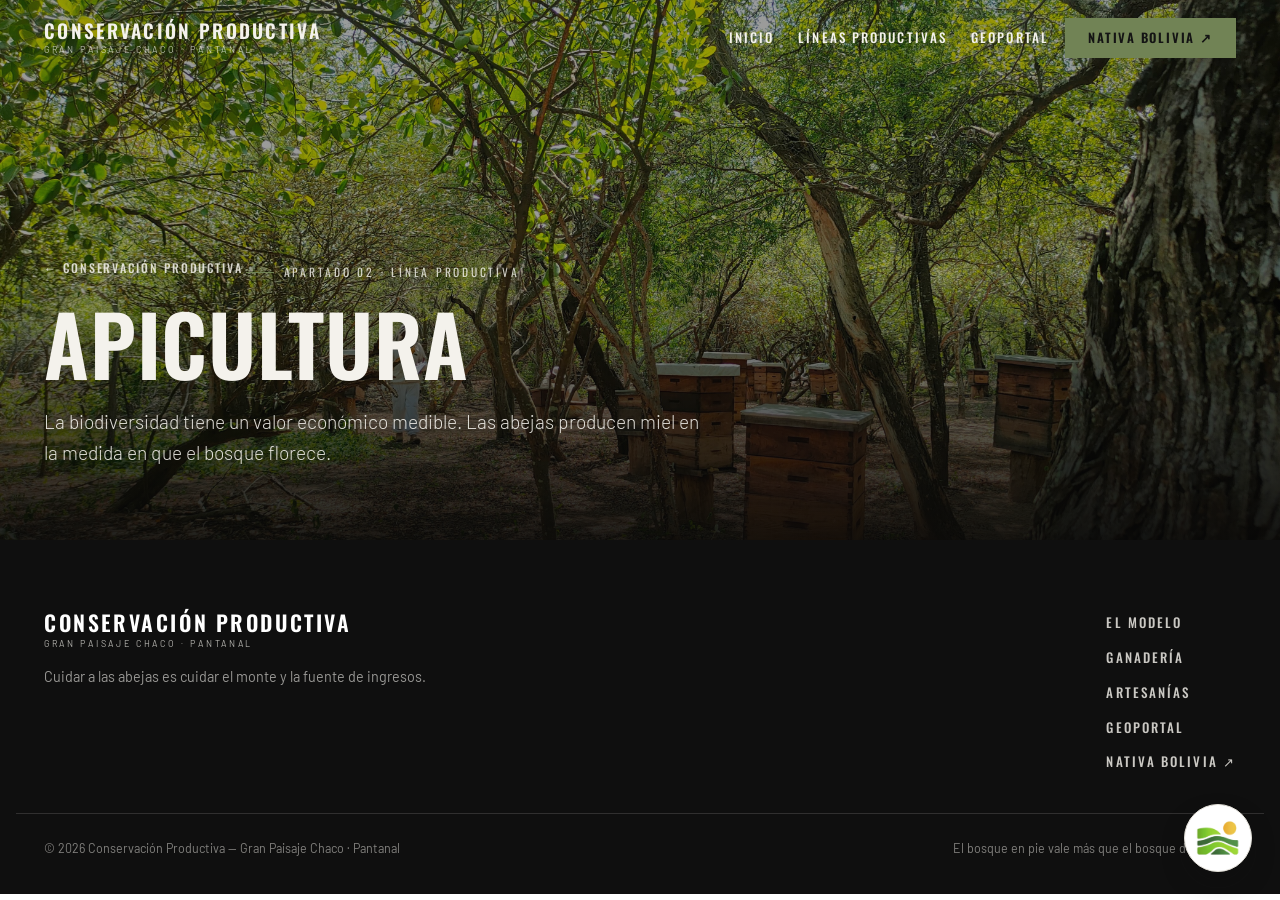
==== commit a262d3a8: "Integrar logo NATIVA en hero, logo Alma de Monte en botón flotante, texto blanco en banda" ====
--- a/apicultura.html
+++ b/apicultura.html
@@ -8,7 +8,7 @@
   <link rel="preconnect" href="https://fonts.googleapis.com" />
   <link rel="preconnect" href="https://fonts.gstatic.com" crossorigin />
   <link href="https://fonts.googleapis.com/css2?family=Oswald:wght@300;400;500;600&family=Barlow:wght@300;400;500;600;700&display=swap" rel="stylesheet" />
-  <link rel="stylesheet" href="styles.css?v=16" />
+  <link rel="stylesheet" href="styles.css?v=17" />
 </head>
 <body>
   <a href="#contenido" class="skip-link">Saltar al contenido</a>
@@ -67,8 +67,8 @@
   <script src="script.js?v=2"></script>
   <!-- Botón flotante: ir a Alma de Monte -->
   <a class="cp-fab" aria-label="Ir a Alma de Monte">
-    <svg viewBox="0 0 24 24" fill="none" stroke="currentColor" stroke-width="1.8" aria-hidden="true"><path d="M12 2C15 6.5 20 8.5 20 14a8 8 0 1 1-16 0C4 8.5 9 6.5 12 2z"/></svg>
-    <span class="cp-fab__t">Ir a Alma de Monte</span>
+    
+    <img class="cp-fab__img" src="IMAGENES/logoalmmont.png" alt="Alma de Monte" decoding="async" />
   </a>
 
 </body>
--- a/styles.css
+++ b/styles.css
@@ -123,12 +123,12 @@
 /* ---------- Banda foto (Urgencia / Nunca solos) ---------- */
 .banda { position: relative; min-height: 88vh; display: flex; align-items: center; overflow: hidden; color: var(--cream); }
 .banda__img { position: absolute; inset: 0; width: 100%; height: 100%; object-fit: cover; }
-.banda__veil { position: absolute; inset: 0; background: rgba(8,8,8,0.64); }
+.banda__veil { position: absolute; inset: 0; background: linear-gradient(90deg, rgba(6,6,6,0.86) 0%, rgba(6,6,6,0.6) 55%, rgba(6,6,6,0.42) 100%); }
 .banda__veil--izq { background: linear-gradient(to right, rgba(8,8,8,0.9), rgba(8,8,8,0.55) 55%, rgba(8,8,8,0.3)); }
 .banda__inner { position: relative; z-index: 2; width: 100%; }
 .banda__inner .max { max-width: 46rem; }
-.banda h2 { font-family: var(--display); font-weight: 500; font-size: clamp(2rem, 4.4vw, 3.4rem); line-height: 1.04; color: #fff; }
-.banda p { max-width: 36rem; margin-top: 1.75rem; font-size: 1.12rem; color: rgba(244,242,236,0.85); font-weight: 300; }
+.banda h2 { font-family: var(--display); font-weight: 500; font-size: clamp(2rem, 4.4vw, 3.4rem); line-height: 1.04; color: #fff; text-shadow: 0 2px 20px rgba(0,0,0,0.5); }
+.banda p { max-width: 36rem; margin-top: 1.75rem; font-size: 1.12rem; color: #ffffff; font-weight: 300; text-shadow: 0 1px 14px rgba(0,0,0,0.5); }
 
 /* ---------- Giro / intro ---------- */
 .giro { padding: clamp(6rem, 12vw, 11rem) 0 clamp(4rem, 8vw, 7rem); text-align: center; }
@@ -754,10 +754,10 @@
 @media (max-width: 460px) { .cp-datos { grid-template-columns: 1fr; } }
 
 /* — Botón flotante persistente "Ir a Alma de Monte" — */
-.cp-fab { position: fixed; right: clamp(1rem,3vw,1.75rem); bottom: clamp(1rem,3vw,1.75rem); z-index: 90; display: inline-flex; align-items: center; gap: 0.6rem; background: var(--stat); color: var(--ink); font-family: var(--display); text-transform: uppercase; letter-spacing: 0.1em; font-size: 0.82rem; font-weight: 600; padding: 0.85rem 1.4rem; box-shadow: 0 12px 30px -10px rgba(15,15,15,0.5); transition: transform 0.25s var(--ease), background 0.25s; }
-.cp-fab:hover { transform: translateY(-3px); background: #6aa221; }
-.cp-fab svg { width: 18px; height: 18px; flex: 0 0 18px; }
-@media (max-width: 520px) { .cp-fab { padding: 0.85rem; } .cp-fab__t { display: none; } }
+.cp-fab { position: fixed; right: clamp(1rem,3vw,1.75rem); bottom: clamp(1rem,3vw,1.75rem); z-index: 90; display: grid; place-items: center; width: 4.25rem; height: 4.25rem; padding: 0; border-radius: 999px; background: #fff; border: 1px solid var(--line); box-shadow: 0 12px 30px -8px rgba(15,15,15,0.45); transition: transform 0.25s var(--ease), box-shadow 0.25s; overflow: hidden; }
+.cp-fab:hover { transform: translateY(-3px); box-shadow: 0 16px 36px -8px rgba(15,15,15,0.55); }
+.cp-fab__img { width: 66%; height: 66%; object-fit: contain; display: block; }
+@media (max-width: 520px) { .cp-fab { width: 3.6rem; height: 3.6rem; } }
 
 /* — Móvil: garantizar que el botón "NATIVA Bolivia" se mantenga en la barra — */
 @media (max-width: 600px) {
@@ -786,4 +786,5 @@
 #lineas .cp-turi:hover .cp-turi__img { filter: none; transform: scale(1.04); }
 
 /* Logo NATIVA sobre el hero del inicio */
-.cp-cover__logo { width: clamp(150px, 16vw, 205px); height: auto; margin-bottom: 1.75rem; }
+.cp-cover__logo { width: clamp(132px, 13vw, 172px); height: auto; margin-bottom: auto; align-self: flex-start; }
+@media (max-width: 820px) { .cp-cover__logo { margin-bottom: 1.25rem; } }
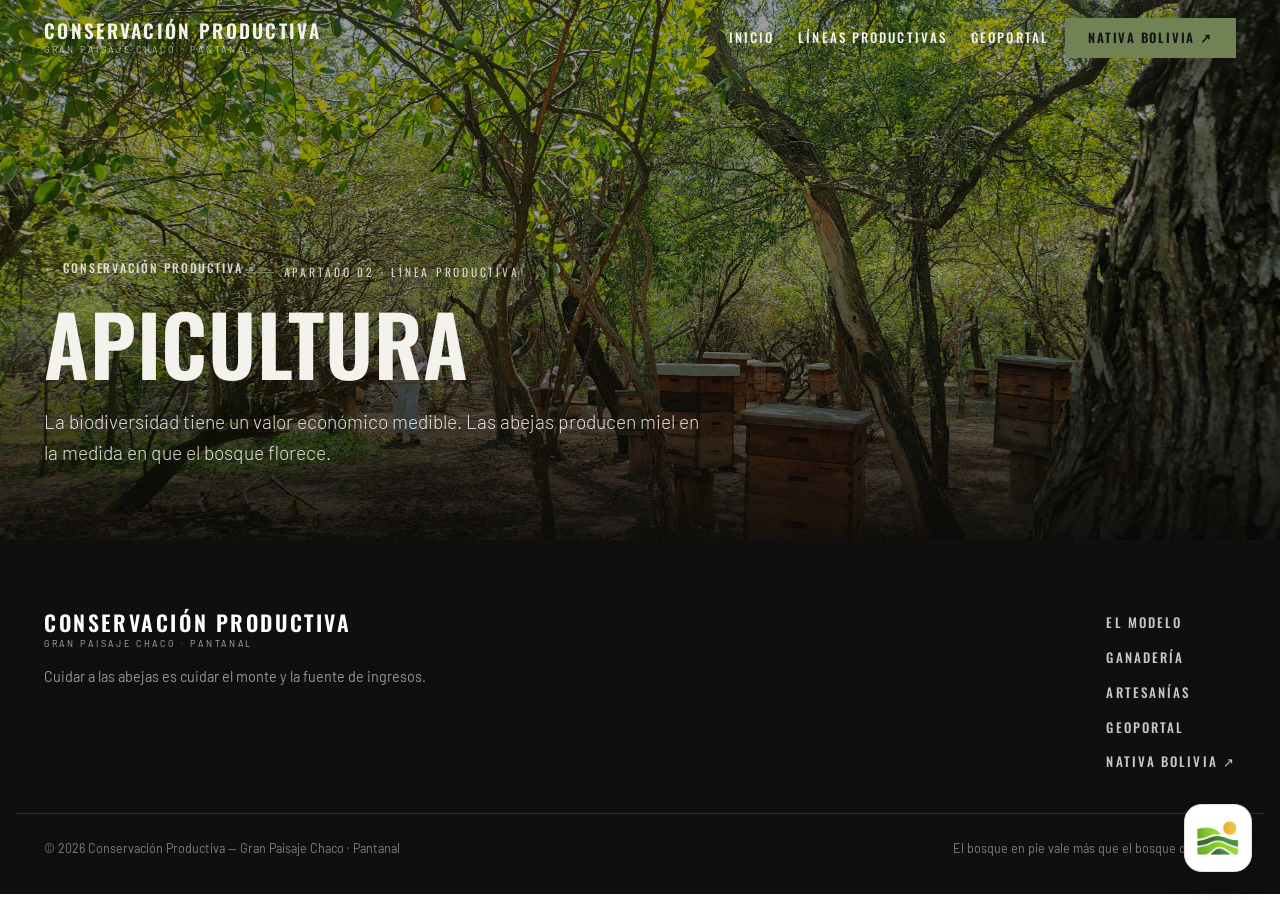
==== commit 70b1f13d: "Hero: quitar eyebrow y agrandar logo; botón redondeado; recuadro negro 80% en banda 01" ====
--- a/apicultura.html
+++ b/apicultura.html
@@ -8,7 +8,7 @@
   <link rel="preconnect" href="https://fonts.googleapis.com" />
   <link rel="preconnect" href="https://fonts.gstatic.com" crossorigin />
   <link href="https://fonts.googleapis.com/css2?family=Oswald:wght@300;400;500;600&family=Barlow:wght@300;400;500;600;700&display=swap" rel="stylesheet" />
-  <link rel="stylesheet" href="styles.css?v=17" />
+  <link rel="stylesheet" href="styles.css?v=18" />
 </head>
 <body>
   <a href="#contenido" class="skip-link">Saltar al contenido</a>
--- a/styles.css
+++ b/styles.css
@@ -123,10 +123,10 @@
 /* ---------- Banda foto (Urgencia / Nunca solos) ---------- */
 .banda { position: relative; min-height: 88vh; display: flex; align-items: center; overflow: hidden; color: var(--cream); }
 .banda__img { position: absolute; inset: 0; width: 100%; height: 100%; object-fit: cover; }
-.banda__veil { position: absolute; inset: 0; background: linear-gradient(90deg, rgba(6,6,6,0.86) 0%, rgba(6,6,6,0.6) 55%, rgba(6,6,6,0.42) 100%); }
+.banda__veil { position: absolute; inset: 0; background: rgba(6,6,6,0.32); }
 .banda__veil--izq { background: linear-gradient(to right, rgba(8,8,8,0.9), rgba(8,8,8,0.55) 55%, rgba(8,8,8,0.3)); }
 .banda__inner { position: relative; z-index: 2; width: 100%; }
-.banda__inner .max { max-width: 46rem; }
+.banda__inner .max { max-width: 46rem; background: rgba(0,0,0,0.8); padding: clamp(1.6rem, 3.5vw, 2.75rem); }
 .banda h2 { font-family: var(--display); font-weight: 500; font-size: clamp(2rem, 4.4vw, 3.4rem); line-height: 1.04; color: #fff; text-shadow: 0 2px 20px rgba(0,0,0,0.5); }
 .banda p { max-width: 36rem; margin-top: 1.75rem; font-size: 1.12rem; color: #ffffff; font-weight: 300; text-shadow: 0 1px 14px rgba(0,0,0,0.5); }
 
@@ -754,7 +754,7 @@
 @media (max-width: 460px) { .cp-datos { grid-template-columns: 1fr; } }
 
 /* — Botón flotante persistente "Ir a Alma de Monte" — */
-.cp-fab { position: fixed; right: clamp(1rem,3vw,1.75rem); bottom: clamp(1rem,3vw,1.75rem); z-index: 90; display: grid; place-items: center; width: 4.25rem; height: 4.25rem; padding: 0; border-radius: 999px; background: #fff; border: 1px solid var(--line); box-shadow: 0 12px 30px -8px rgba(15,15,15,0.45); transition: transform 0.25s var(--ease), box-shadow 0.25s; overflow: hidden; }
+.cp-fab { position: fixed; right: clamp(1rem,3vw,1.75rem); bottom: clamp(1rem,3vw,1.75rem); z-index: 90; display: grid; place-items: center; width: 4.25rem; height: 4.25rem; padding: 0; border-radius: 1.1rem; background: #fff; border: 1px solid var(--line); box-shadow: 0 12px 30px -8px rgba(15,15,15,0.45); transition: transform 0.25s var(--ease), box-shadow 0.25s; overflow: hidden; }
 .cp-fab:hover { transform: translateY(-3px); box-shadow: 0 16px 36px -8px rgba(15,15,15,0.55); }
 .cp-fab__img { width: 66%; height: 66%; object-fit: contain; display: block; }
 @media (max-width: 520px) { .cp-fab { width: 3.6rem; height: 3.6rem; } }
@@ -786,5 +786,5 @@
 #lineas .cp-turi:hover .cp-turi__img { filter: none; transform: scale(1.04); }
 
 /* Logo NATIVA sobre el hero del inicio */
-.cp-cover__logo { width: clamp(132px, 13vw, 172px); height: auto; margin-bottom: auto; align-self: flex-start; }
+.cp-cover__logo { width: clamp(210px, 24vw, 320px); height: auto; margin-bottom: 1.6rem; align-self: flex-start; }
 @media (max-width: 820px) { .cp-cover__logo { margin-bottom: 1.25rem; } }
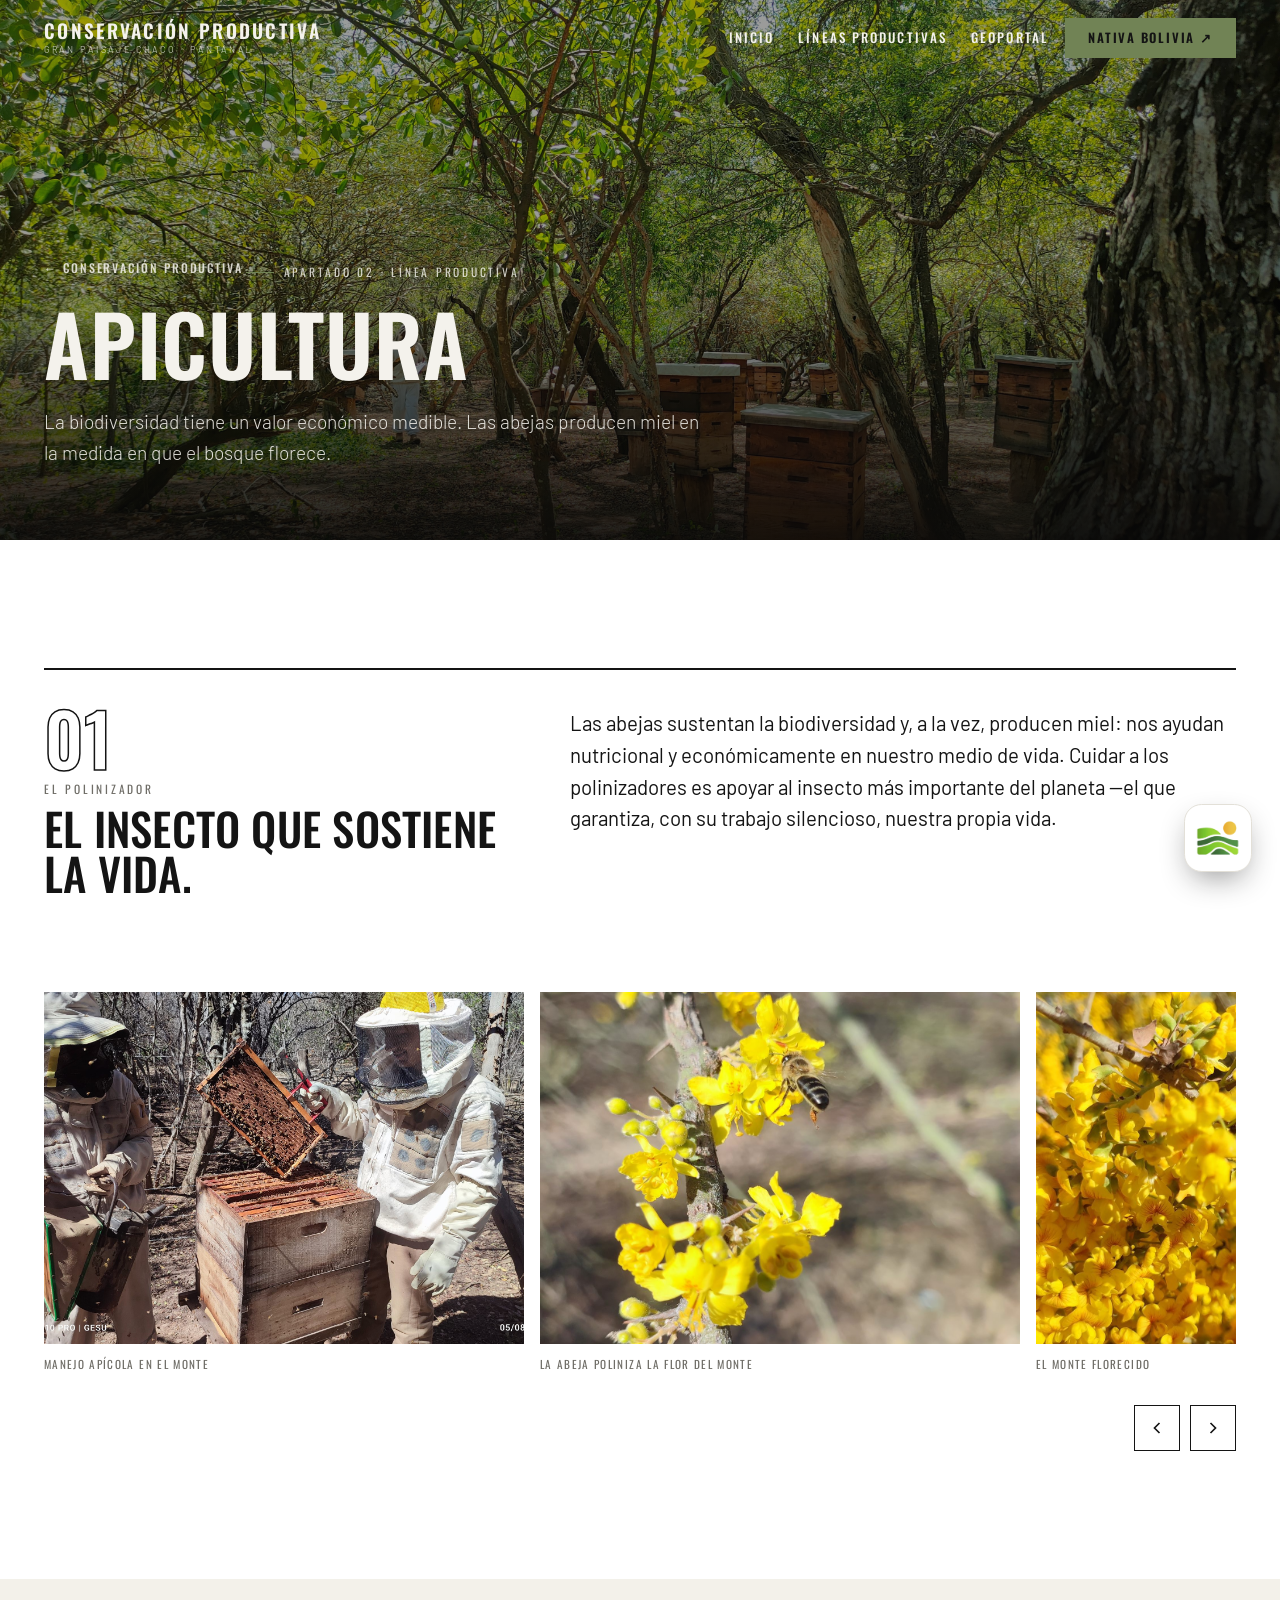
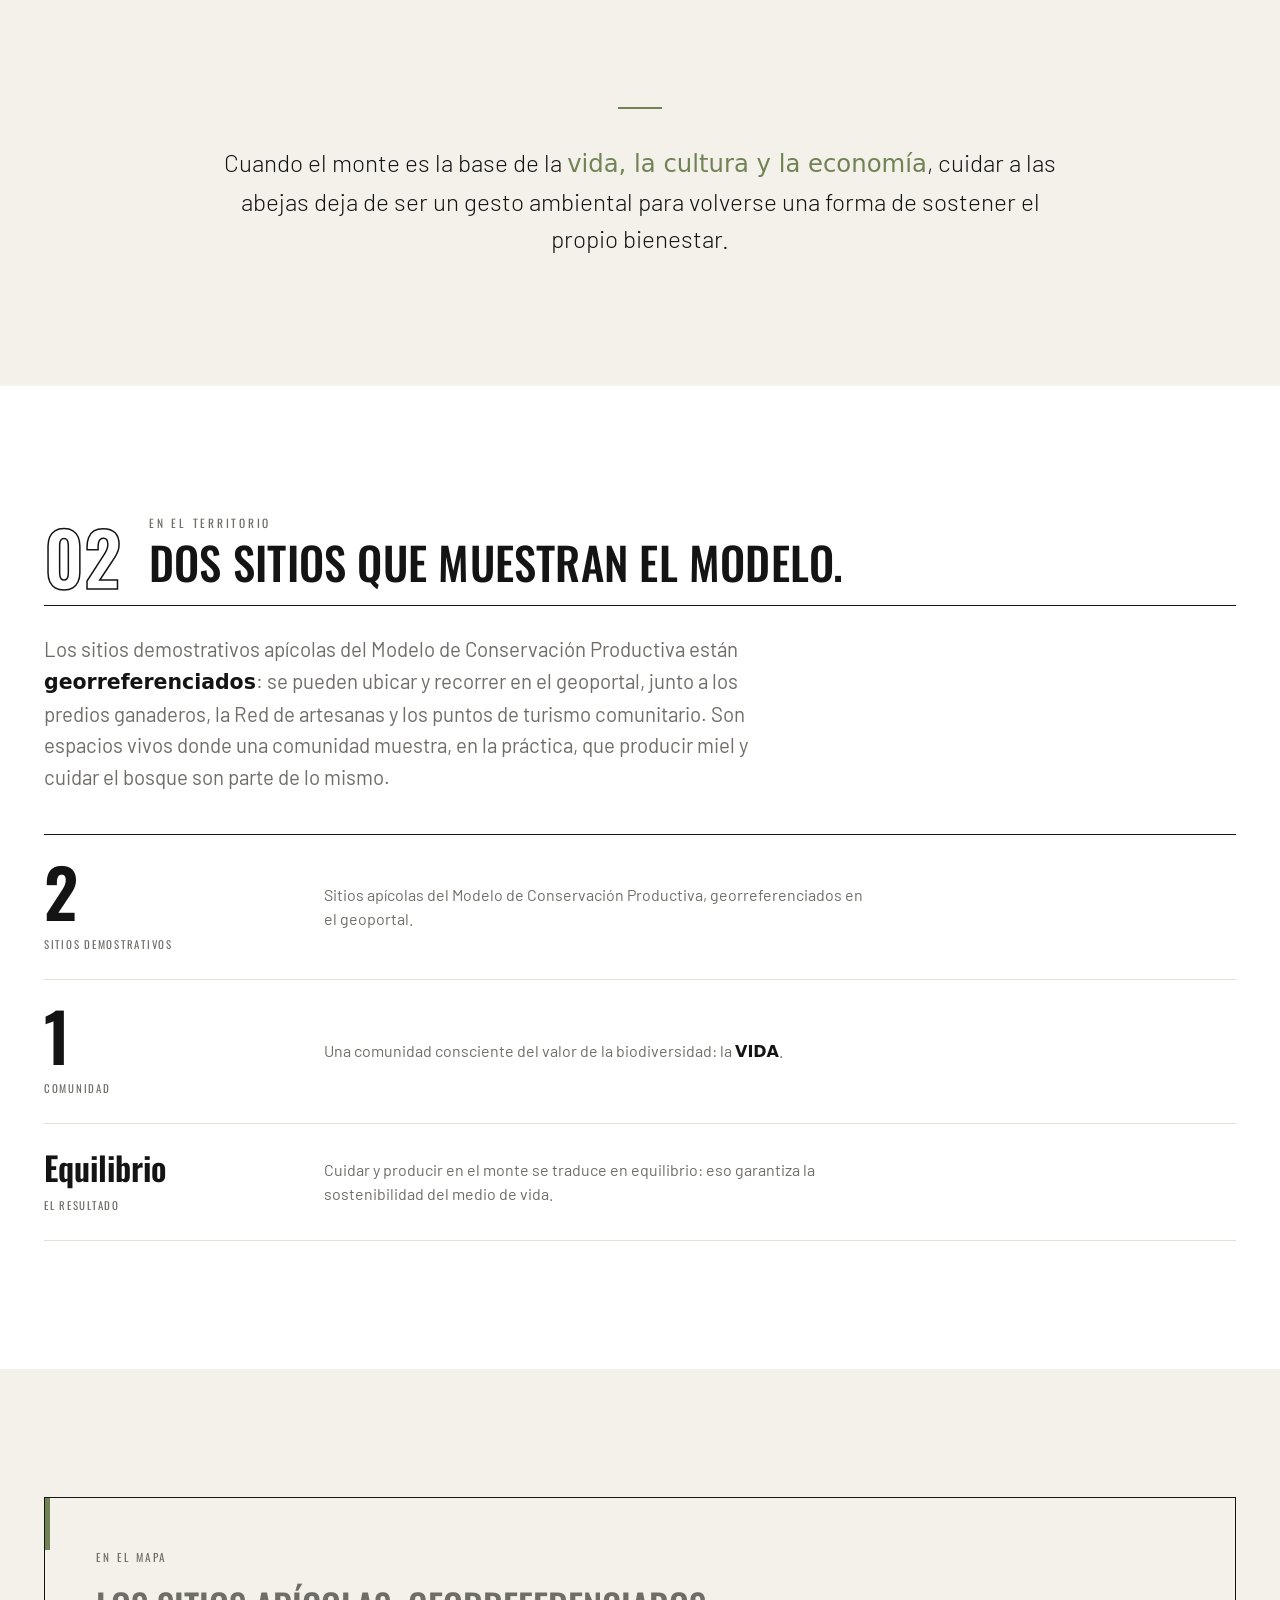
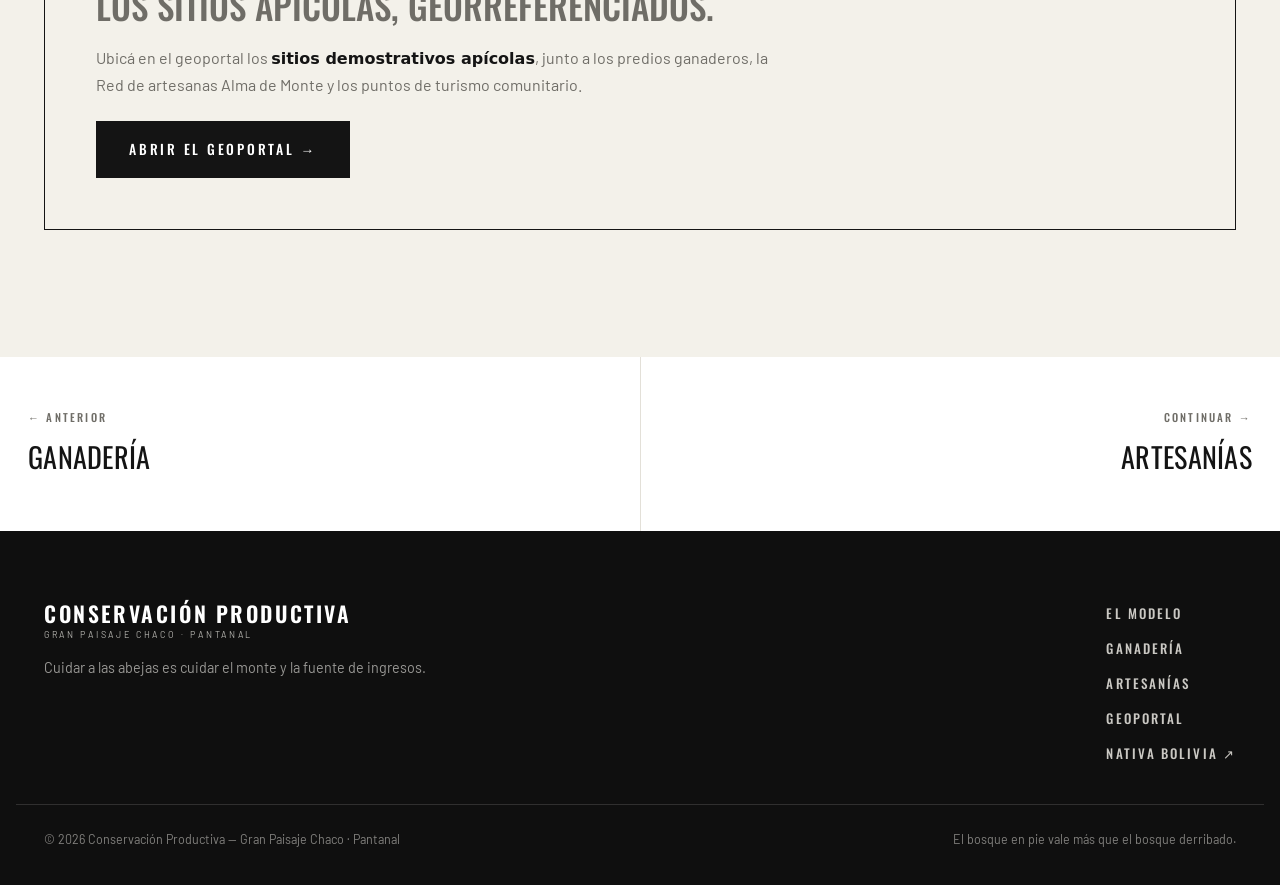
==== commit bdcf50a2: "Apicultura: construir apartado con texto base + imágenes img18-img20" ====
--- a/apicultura.html
+++ b/apicultura.html
@@ -46,7 +46,81 @@
       </div>
     </section>
 
-    <!-- Base limpia: iremos sumando las secciones de a poco. -->
+    <!-- Nº 01 · EL POLINIZADOR (editorial a dos columnas) -->
+    <section class="apartado" id="polinizador" style="background:var(--bg);padding-bottom:clamp(2.5rem,5vw,3.5rem)">
+      <div class="wrap">
+        <div class="cp-intro2">
+          <div class="cp-intro2__head reveal">
+            <span class="cp-shead__no">01</span>
+            <p class="cp-shead__k">El polinizador</p>
+            <h2 class="cp-shead__t">El insecto que sostiene la vida.</h2>
+          </div>
+          <div class="cp-intro2__body reveal">
+            <p class="cp-lead">Las abejas sustentan la biodiversidad y, a la vez, producen miel: nos ayudan nutricional y económicamente en nuestro medio de vida. Cuidar a los polinizadores es apoyar al insecto más importante del planeta —el que garantiza, con su trabajo silencioso, nuestra propia vida.</p>
+          </div>
+        </div>
+      </div>
+    </section>
+
+    <!-- CARRUSEL de fotografías -->
+    <section class="apartado" style="background:var(--bg);padding-top:0">
+      <div class="wrap">
+        <div class="cp-carrusel reveal">
+          <div class="cp-carrusel__track">
+            <figure class="cp-slide"><img src="IMAGENES/img18.jpg" alt="Apicultores revisando un cuadro de la colmena en el monte." decoding="async" /><figcaption>Manejo apícola en el monte</figcaption></figure>
+            <figure class="cp-slide"><img src="IMAGENES/img19.jpg" alt="Una abeja poliniza la flor amarilla del monte." decoding="async" /><figcaption>La abeja poliniza la flor del monte</figcaption></figure>
+            <figure class="cp-slide"><img src="IMAGENES/img20.jpg" alt="El monte chaqueño florecido, alimento de las abejas." decoding="async" /><figcaption>El monte florecido</figcaption></figure>
+          </div>
+          <div class="cp-carrusel__nav">
+            <button class="cp-carrusel__btn" aria-label="Foto anterior" onclick="this.closest('.cp-carrusel').querySelector('.cp-carrusel__track').scrollBy({left:-380,behavior:'smooth'})"><svg viewBox="0 0 24 24" fill="none" stroke="currentColor" stroke-width="2" aria-hidden="true"><path d="M15 18l-6-6 6-6"/></svg></button>
+            <button class="cp-carrusel__btn" aria-label="Foto siguiente" onclick="this.closest('.cp-carrusel').querySelector('.cp-carrusel__track').scrollBy({left:380,behavior:'smooth'})"><svg viewBox="0 0 24 24" fill="none" stroke="currentColor" stroke-width="2" aria-hidden="true"><path d="M9 18l6-6-6-6"/></svg></button>
+          </div>
+        </div>
+      </div>
+    </section>
+
+    <!-- FRASE (tipografía delgada) -->
+    <section class="apartado" style="background:var(--bg-off)">
+      <div class="wrap">
+        <div class="cp-frase reveal">
+          <span class="cp-frase__rule" aria-hidden="true"></span>
+          <p>Cuando el monte es la base de la <em>vida, la cultura y la economía</em>, cuidar a las abejas deja de ser un gesto ambiental para volverse una forma de sostener el propio bienestar.</p>
+        </div>
+      </div>
+    </section>
+
+    <!-- Nº 02 · SITIOS DEMOSTRATIVOS -->
+    <section class="apartado" style="background:var(--bg)">
+      <div class="wrap">
+        <header class="cp-shead reveal">
+          <span class="cp-shead__no">02</span>
+          <div><p class="cp-shead__k">En el territorio</p><h2 class="cp-shead__t">Dos sitios que muestran el modelo.</h2></div>
+        </header>
+        <p class="cp-lead cp-lead--muted reveal">Los sitios demostrativos apícolas del Modelo de Conservación Productiva están <strong style="color:var(--ink)">georreferenciados</strong>: se pueden ubicar y recorrer en el geoportal, junto a los predios ganaderos, la Red de artesanas y los puntos de turismo comunitario. Son espacios vivos donde una comunidad muestra, en la práctica, que producir miel y cuidar el bosque son parte de lo mismo.</p>
+        <div class="cp-ledger reveal" style="margin-top:2.5rem">
+          <div class="cp-ledger__row"><div><span class="cp-ledger__val">2</span><span class="cp-ledger__u">Sitios demostrativos</span></div><p class="cp-ledger__desc">Sitios apícolas del Modelo de Conservación Productiva, georreferenciados en el geoportal.</p></div>
+          <div class="cp-ledger__row"><div><span class="cp-ledger__val">1</span><span class="cp-ledger__u">Comunidad</span></div><p class="cp-ledger__desc">Una comunidad consciente del valor de la biodiversidad: la <strong style="color:var(--ink)">VIDA</strong>.</p></div>
+          <div class="cp-ledger__row"><div><span class="cp-ledger__val cp-ledger__val--word">Equilibrio</span><span class="cp-ledger__u">El resultado</span></div><p class="cp-ledger__desc">Cuidar y producir en el monte se traduce en equilibrio: eso garantiza la sostenibilidad del medio de vida.</p></div>
+        </div>
+      </div>
+    </section>
+
+    <!-- FICHA / GEO -->
+    <section class="apartado" style="background:var(--bg-off)">
+      <div class="wrap">
+        <div class="cp-ficha reveal">
+          <p class="cp-ficha__k">En el mapa</p>
+          <p class="cp-ficha__t">Los sitios apícolas, georreferenciados.</p>
+          <p>Ubicá en el geoportal los <strong style="color:var(--ink)">sitios demostrativos apícolas</strong>, junto a los predios ganaderos, la Red de artesanas Alma de Monte y los puntos de turismo comunitario.</p>
+          <div style="margin-top:1.5rem"><a href="geoportal.html" class="btn btn--solid">Abrir el geoportal →</a></div>
+        </div>
+      </div>
+    </section>
+
+    <nav class="pagenav" aria-label="Otras páginas">
+      <a href="ganaderia.html" class="is-prev"><span class="pagenav__k">← Anterior</span><span class="pagenav__t">Ganadería</span></a>
+      <a href="artesanias.html" class="is-next"><span class="pagenav__k">Continuar →</span><span class="pagenav__t">Artesanías</span></a>
+    </nav>
 
   </main>
 
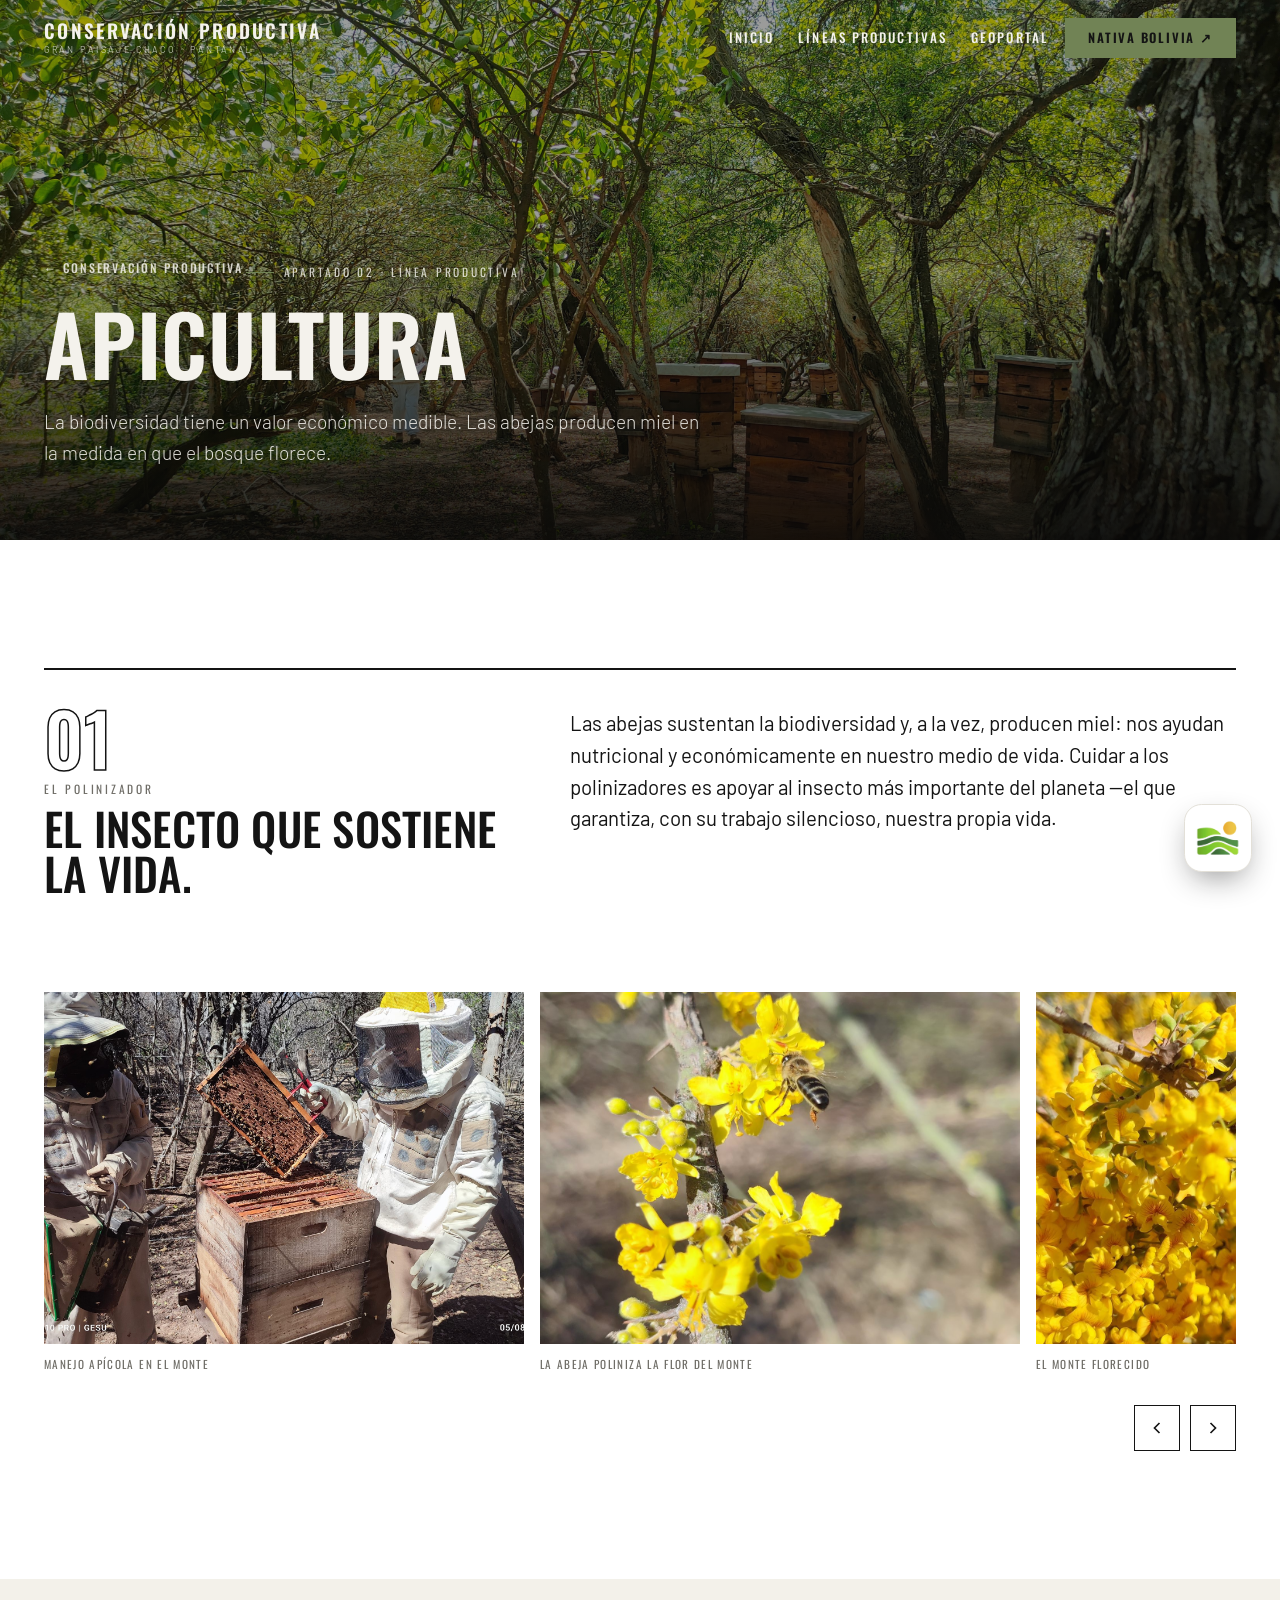
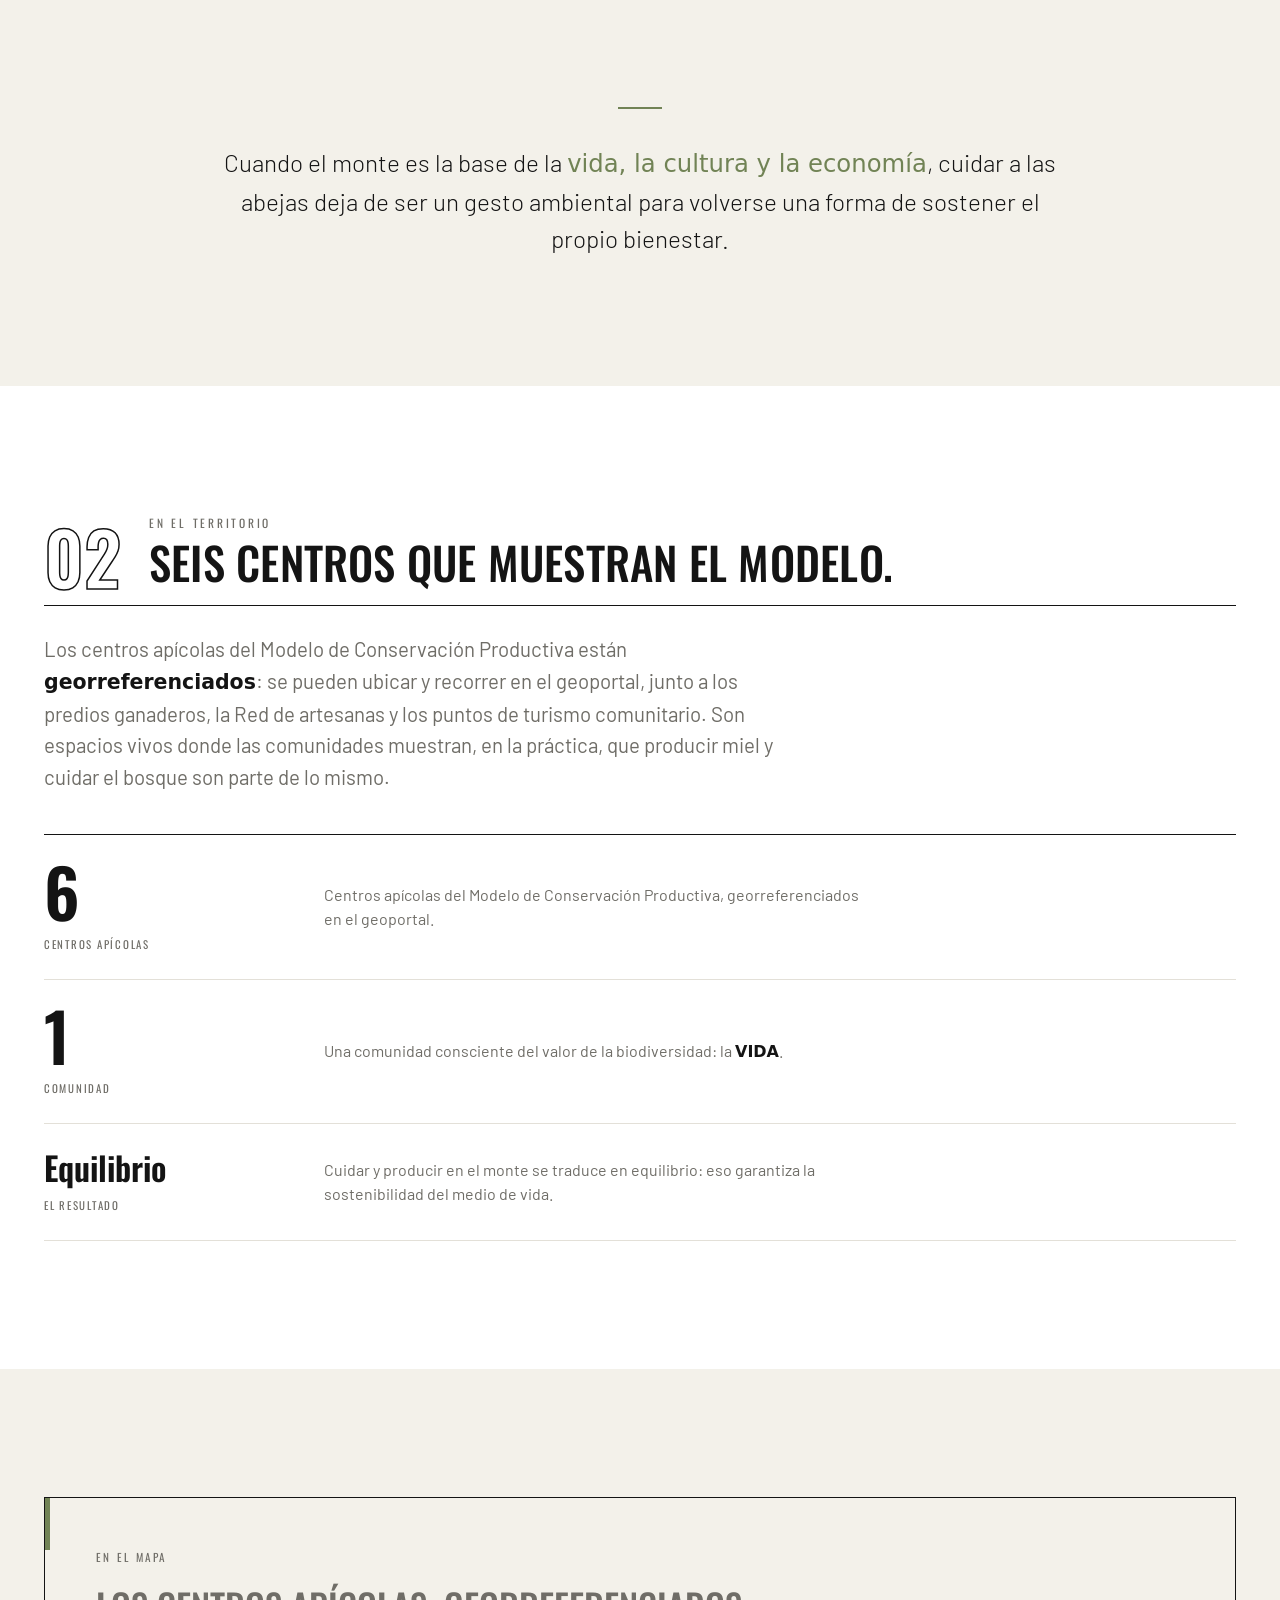
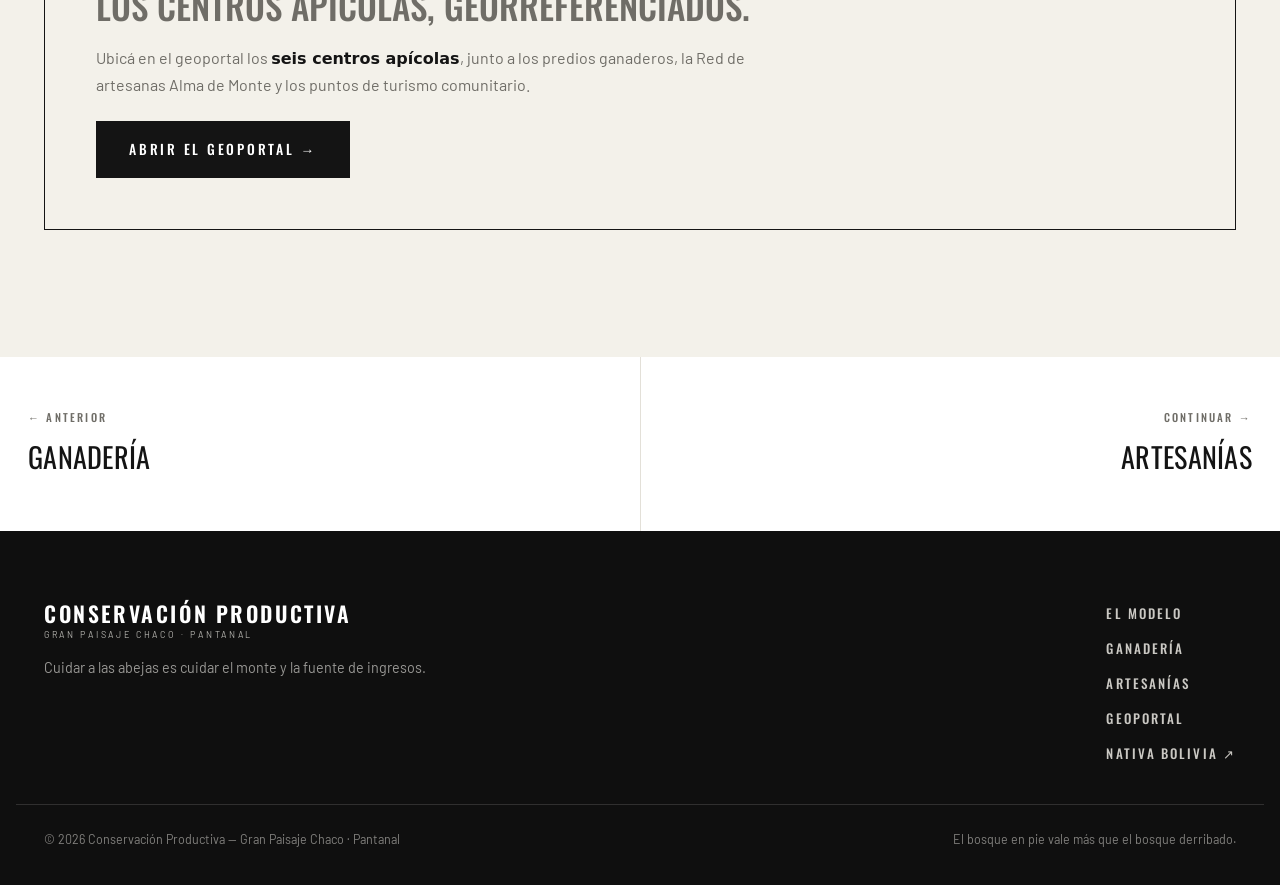
==== commit 6fb754c7: "Apicultura: alinear con geoportal (6 centros apícolas en vez de 2 sitios)" ====
--- a/apicultura.html
+++ b/apicultura.html
@@ -94,11 +94,11 @@
       <div class="wrap">
         <header class="cp-shead reveal">
           <span class="cp-shead__no">02</span>
-          <div><p class="cp-shead__k">En el territorio</p><h2 class="cp-shead__t">Dos sitios que muestran el modelo.</h2></div>
+          <div><p class="cp-shead__k">En el territorio</p><h2 class="cp-shead__t">Seis centros que muestran el modelo.</h2></div>
         </header>
-        <p class="cp-lead cp-lead--muted reveal">Los sitios demostrativos apícolas del Modelo de Conservación Productiva están <strong style="color:var(--ink)">georreferenciados</strong>: se pueden ubicar y recorrer en el geoportal, junto a los predios ganaderos, la Red de artesanas y los puntos de turismo comunitario. Son espacios vivos donde una comunidad muestra, en la práctica, que producir miel y cuidar el bosque son parte de lo mismo.</p>
+        <p class="cp-lead cp-lead--muted reveal">Los centros apícolas del Modelo de Conservación Productiva están <strong style="color:var(--ink)">georreferenciados</strong>: se pueden ubicar y recorrer en el geoportal, junto a los predios ganaderos, la Red de artesanas y los puntos de turismo comunitario. Son espacios vivos donde las comunidades muestran, en la práctica, que producir miel y cuidar el bosque son parte de lo mismo.</p>
         <div class="cp-ledger reveal" style="margin-top:2.5rem">
-          <div class="cp-ledger__row"><div><span class="cp-ledger__val">2</span><span class="cp-ledger__u">Sitios demostrativos</span></div><p class="cp-ledger__desc">Sitios apícolas del Modelo de Conservación Productiva, georreferenciados en el geoportal.</p></div>
+          <div class="cp-ledger__row"><div><span class="cp-ledger__val">6</span><span class="cp-ledger__u">Centros apícolas</span></div><p class="cp-ledger__desc">Centros apícolas del Modelo de Conservación Productiva, georreferenciados en el geoportal.</p></div>
           <div class="cp-ledger__row"><div><span class="cp-ledger__val">1</span><span class="cp-ledger__u">Comunidad</span></div><p class="cp-ledger__desc">Una comunidad consciente del valor de la biodiversidad: la <strong style="color:var(--ink)">VIDA</strong>.</p></div>
           <div class="cp-ledger__row"><div><span class="cp-ledger__val cp-ledger__val--word">Equilibrio</span><span class="cp-ledger__u">El resultado</span></div><p class="cp-ledger__desc">Cuidar y producir en el monte se traduce en equilibrio: eso garantiza la sostenibilidad del medio de vida.</p></div>
         </div>
@@ -110,8 +110,8 @@
       <div class="wrap">
         <div class="cp-ficha reveal">
           <p class="cp-ficha__k">En el mapa</p>
-          <p class="cp-ficha__t">Los sitios apícolas, georreferenciados.</p>
-          <p>Ubicá en el geoportal los <strong style="color:var(--ink)">sitios demostrativos apícolas</strong>, junto a los predios ganaderos, la Red de artesanas Alma de Monte y los puntos de turismo comunitario.</p>
+          <p class="cp-ficha__t">Los centros apícolas, georreferenciados.</p>
+          <p>Ubicá en el geoportal los <strong style="color:var(--ink)">seis centros apícolas</strong>, junto a los predios ganaderos, la Red de artesanas Alma de Monte y los puntos de turismo comunitario.</p>
           <div style="margin-top:1.5rem"><a href="geoportal.html" class="btn btn--solid">Abrir el geoportal →</a></div>
         </div>
       </div>
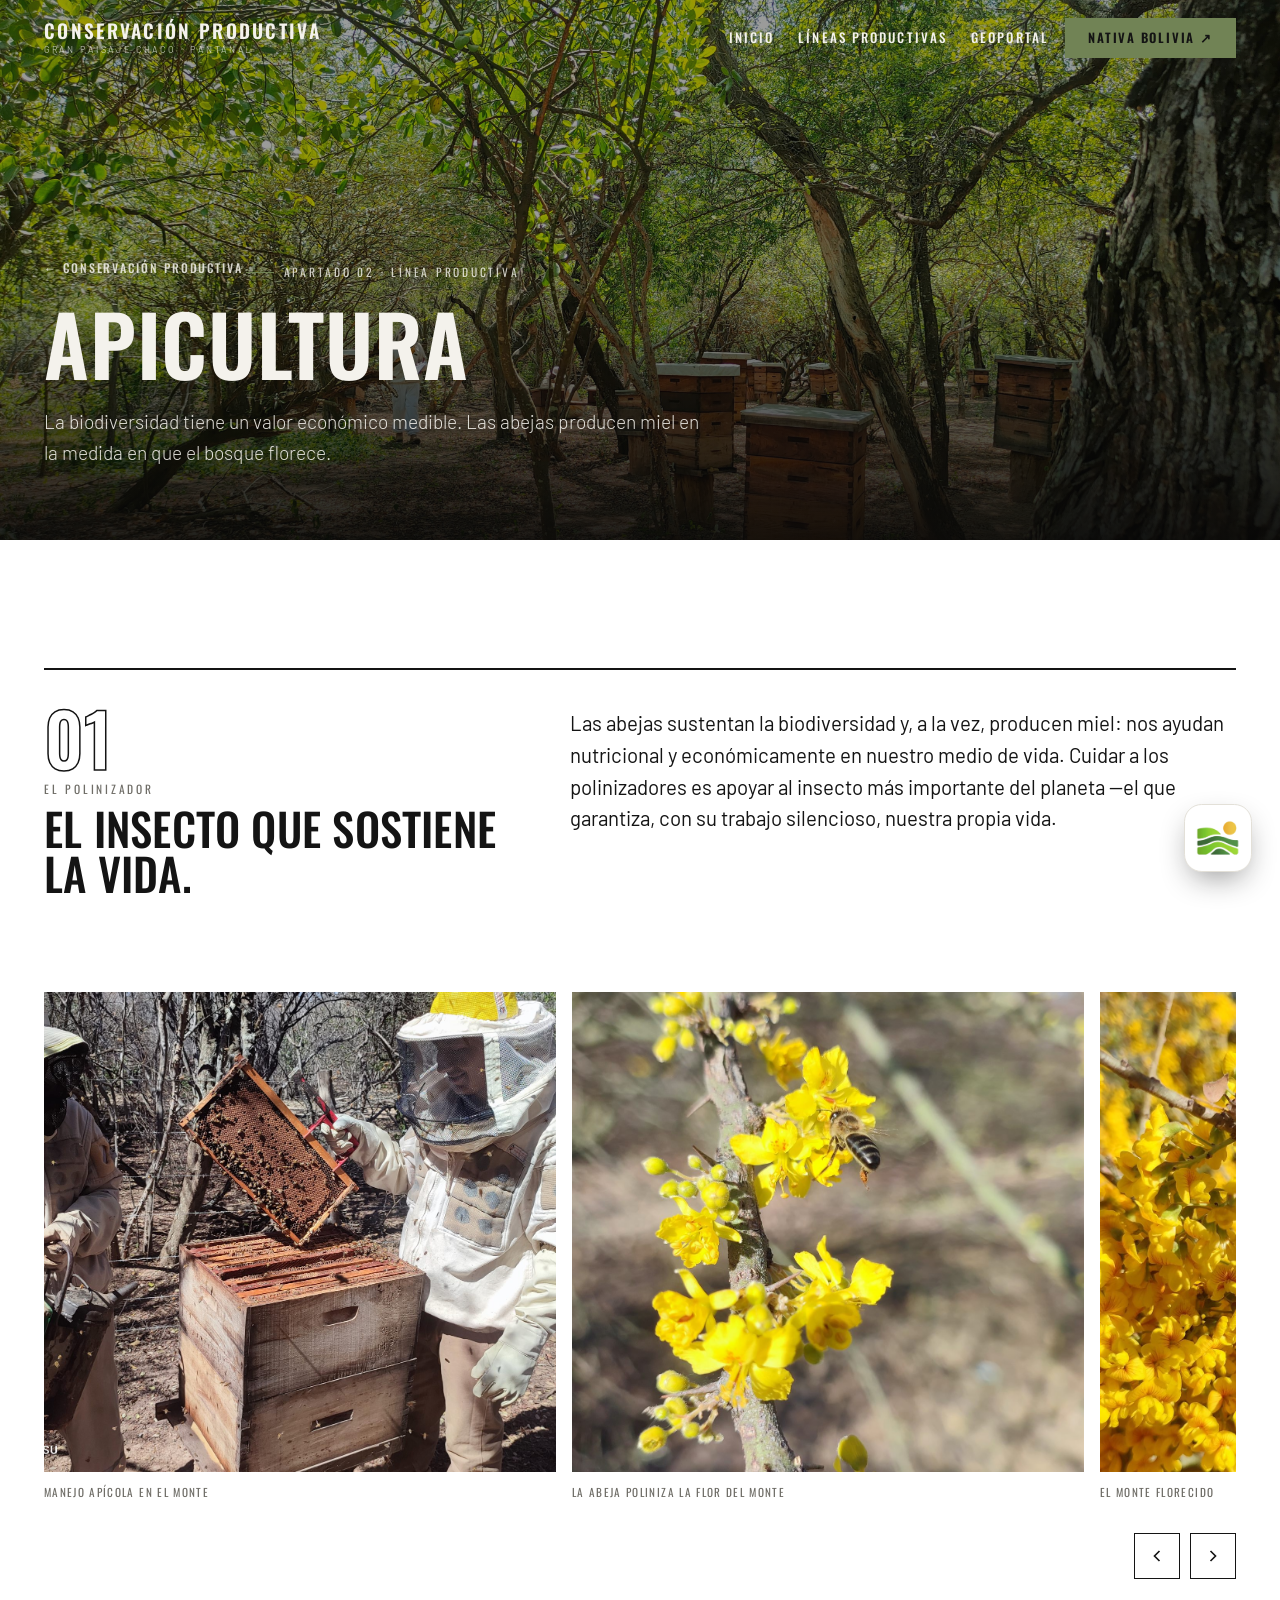
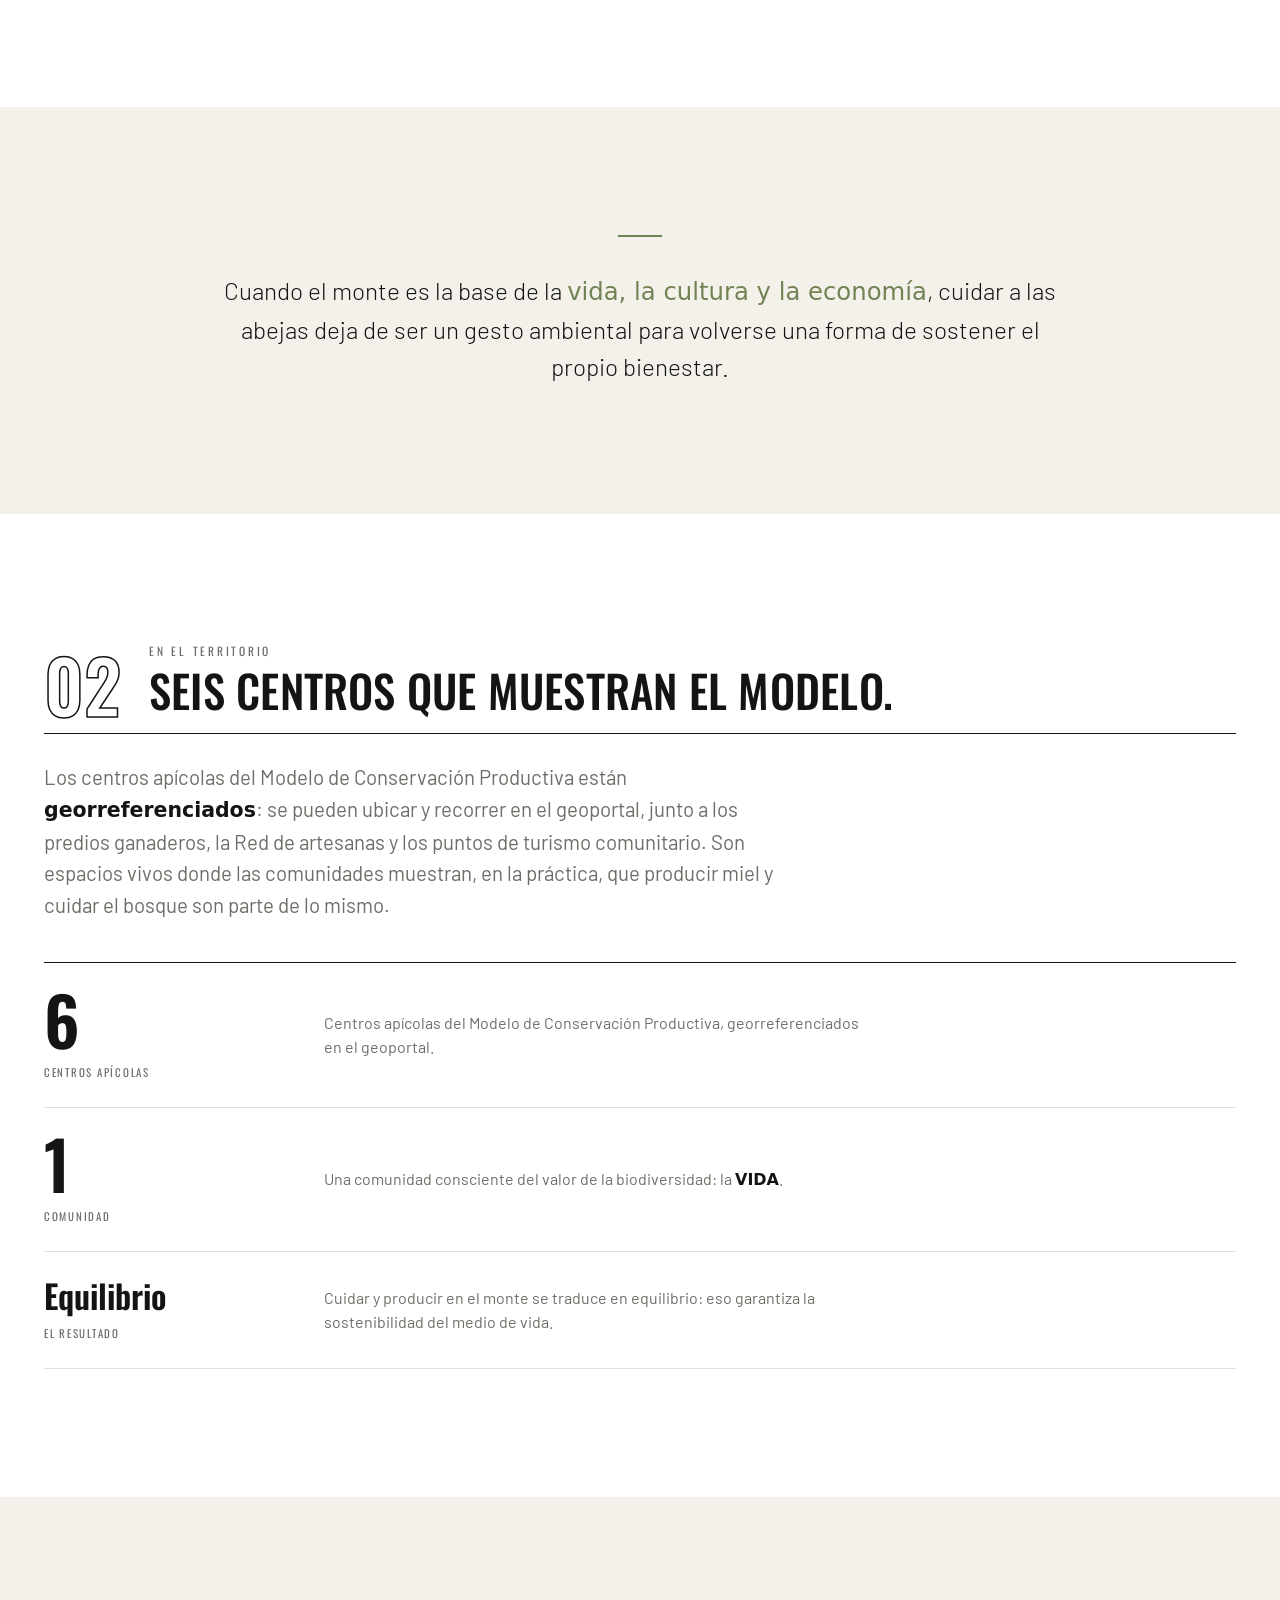
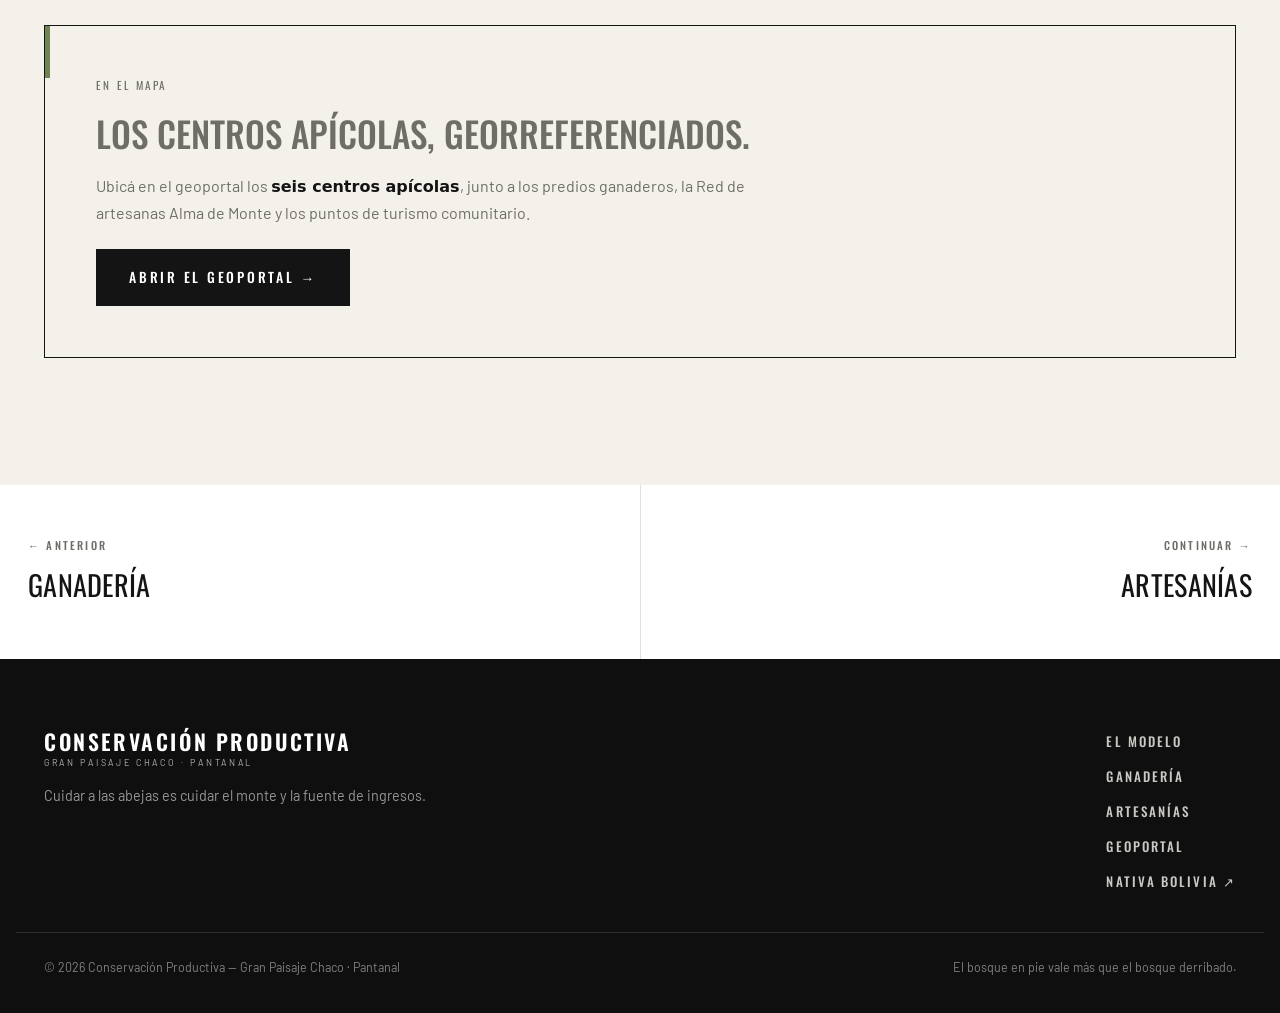
==== commit c3a23d25: "Ganadería: construir apartado (bosque como base, criterios, carne de bosque) con imágenes" ====
--- a/apicultura.html
+++ b/apicultura.html
@@ -8,7 +8,7 @@
   <link rel="preconnect" href="https://fonts.googleapis.com" />
   <link rel="preconnect" href="https://fonts.gstatic.com" crossorigin />
   <link href="https://fonts.googleapis.com/css2?family=Oswald:wght@300;400;500;600&family=Barlow:wght@300;400;500;600;700&display=swap" rel="stylesheet" />
-  <link rel="stylesheet" href="styles.css?v=18" />
+  <link rel="stylesheet" href="styles.css?v=19" />
 </head>
 <body>
   <a href="#contenido" class="skip-link">Saltar al contenido</a>
--- a/styles.css
+++ b/styles.css
@@ -12,7 +12,7 @@
   --bg-off:  #f3f1ea;
   --ink:     #141414;
   --muted:   #6f6d67;
-  --text2:   #6f6d67;
+  --text2:   #ffffff;
   --line:    #e3e0d8;
   --dark:    #0f0f0f;
   --dark-2:  #191817;
@@ -720,8 +720,8 @@
 .cp-carrusel__track { display: flex; gap: 1rem; overflow-x: auto; scroll-snap-type: x mandatory; scroll-behavior: smooth; -webkit-overflow-scrolling: touch; padding-bottom: 0.85rem; scrollbar-width: thin; scrollbar-color: var(--line) transparent; }
 .cp-carrusel__track::-webkit-scrollbar { height: 6px; }
 .cp-carrusel__track::-webkit-scrollbar-thumb { background: var(--line); }
-.cp-slide { flex: 0 0 clamp(18rem, 40vw, 30rem); scroll-snap-align: start; margin: 0; }
-.cp-slide img { width: 100%; height: clamp(15rem, 28vw, 22rem); object-fit: cover; filter: none; display: block; }
+.cp-slide { flex: 0 0 clamp(18rem, 40vw, 50rem); scroll-snap-align: start; margin: 0; }
+.cp-slide img { width: 100%; height: clamp(30rem, 28vw, 22rem); object-fit: cover; filter: none; display: block; }
 .cp-slide figcaption { font-family: var(--display); text-transform: uppercase; letter-spacing: 0.12em; font-size: 0.7rem; color: var(--muted); margin-top: 0.7rem; }
 .cp-carrusel__nav { display: flex; gap: 0.6rem; justify-content: flex-end; margin-top: 1.1rem; }
 .cp-carrusel__btn { width: 2.9rem; height: 2.9rem; border: 1.5px solid var(--ink); background: transparent; color: var(--ink); cursor: pointer; display: grid; place-items: center; transition: background 0.25s var(--ease), color 0.25s; }
@@ -788,3 +788,7 @@
 /* Logo NATIVA sobre el hero del inicio */
 .cp-cover__logo { width: clamp(210px, 24vw, 320px); height: auto; margin-bottom: 1.6rem; align-self: flex-start; }
 @media (max-width: 820px) { .cp-cover__logo { margin-bottom: 1.25rem; } }
+
+/* Ganadería: fila de 3 datos destacados (sección oscura) */
+.cp-datos--3 { grid-template-columns: repeat(3, 1fr); }
+@media (max-width: 820px) { .cp-datos--3 { grid-template-columns: 1fr; } }
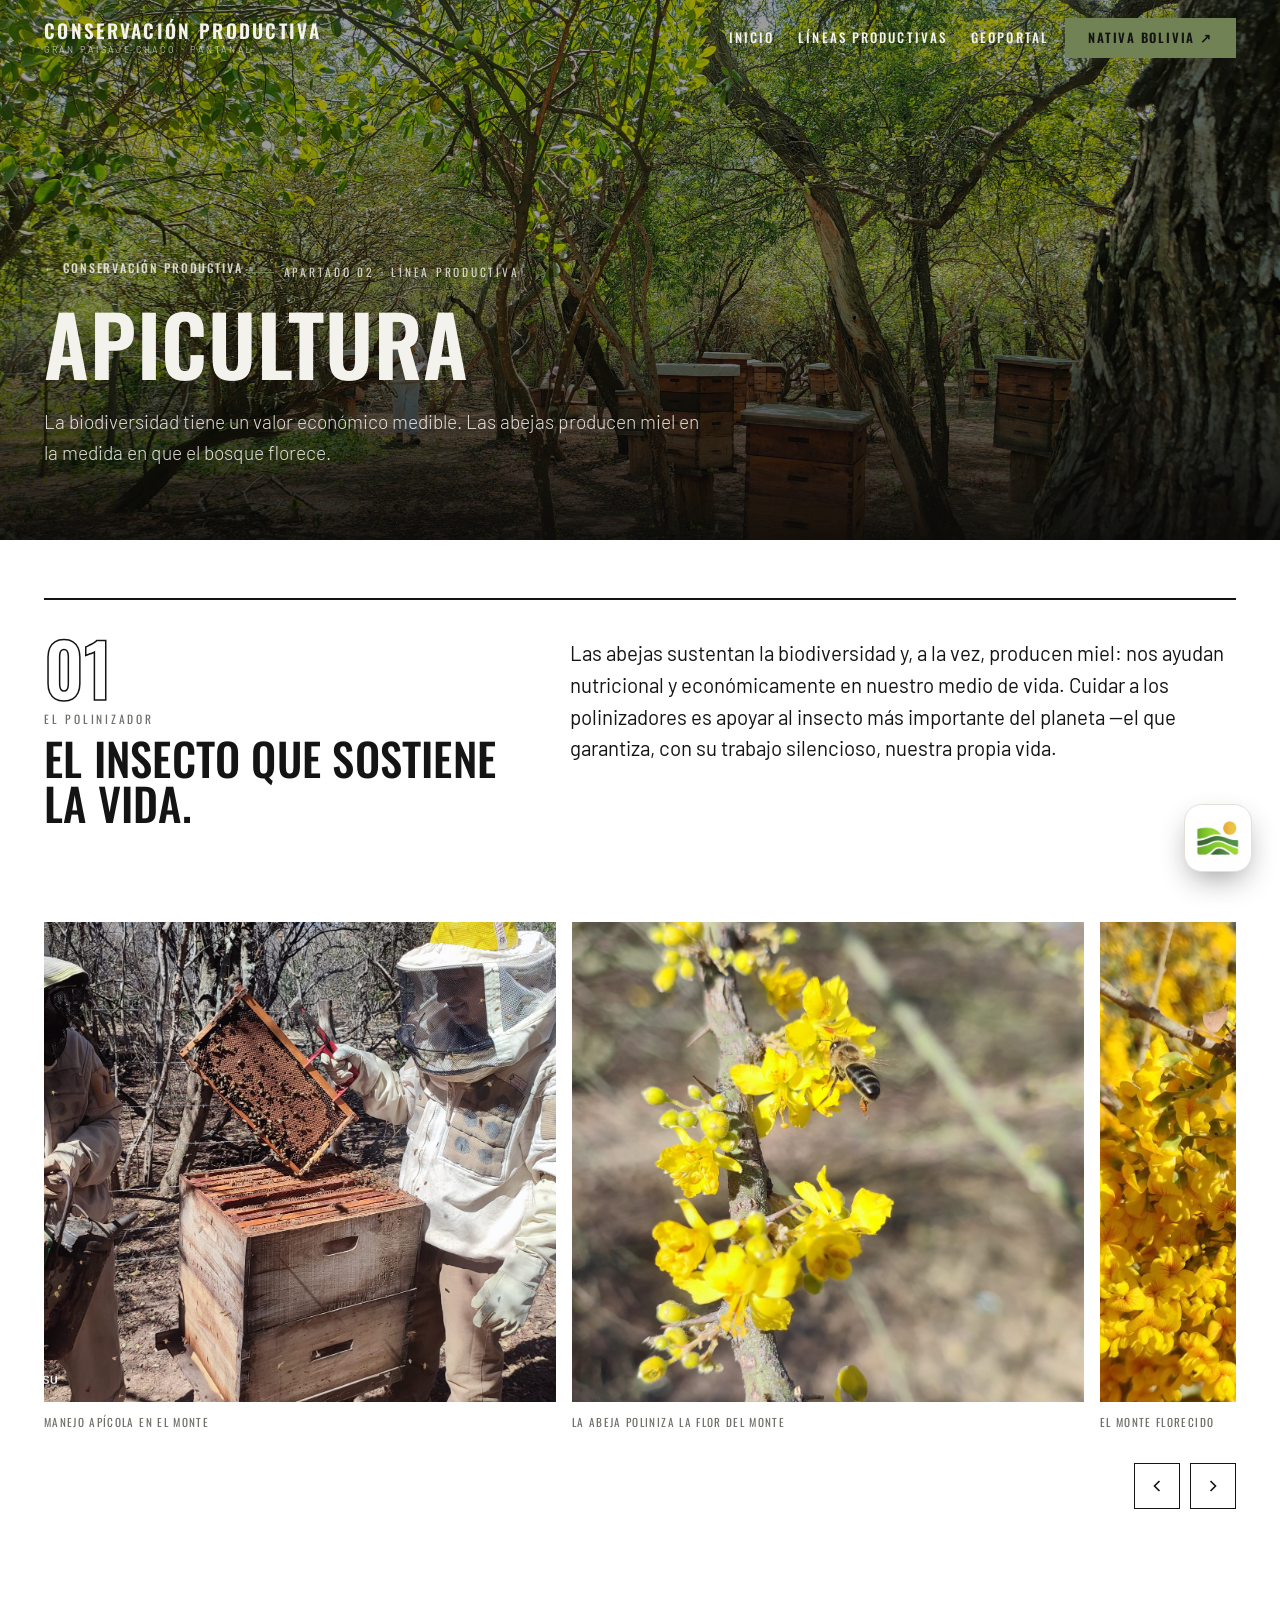
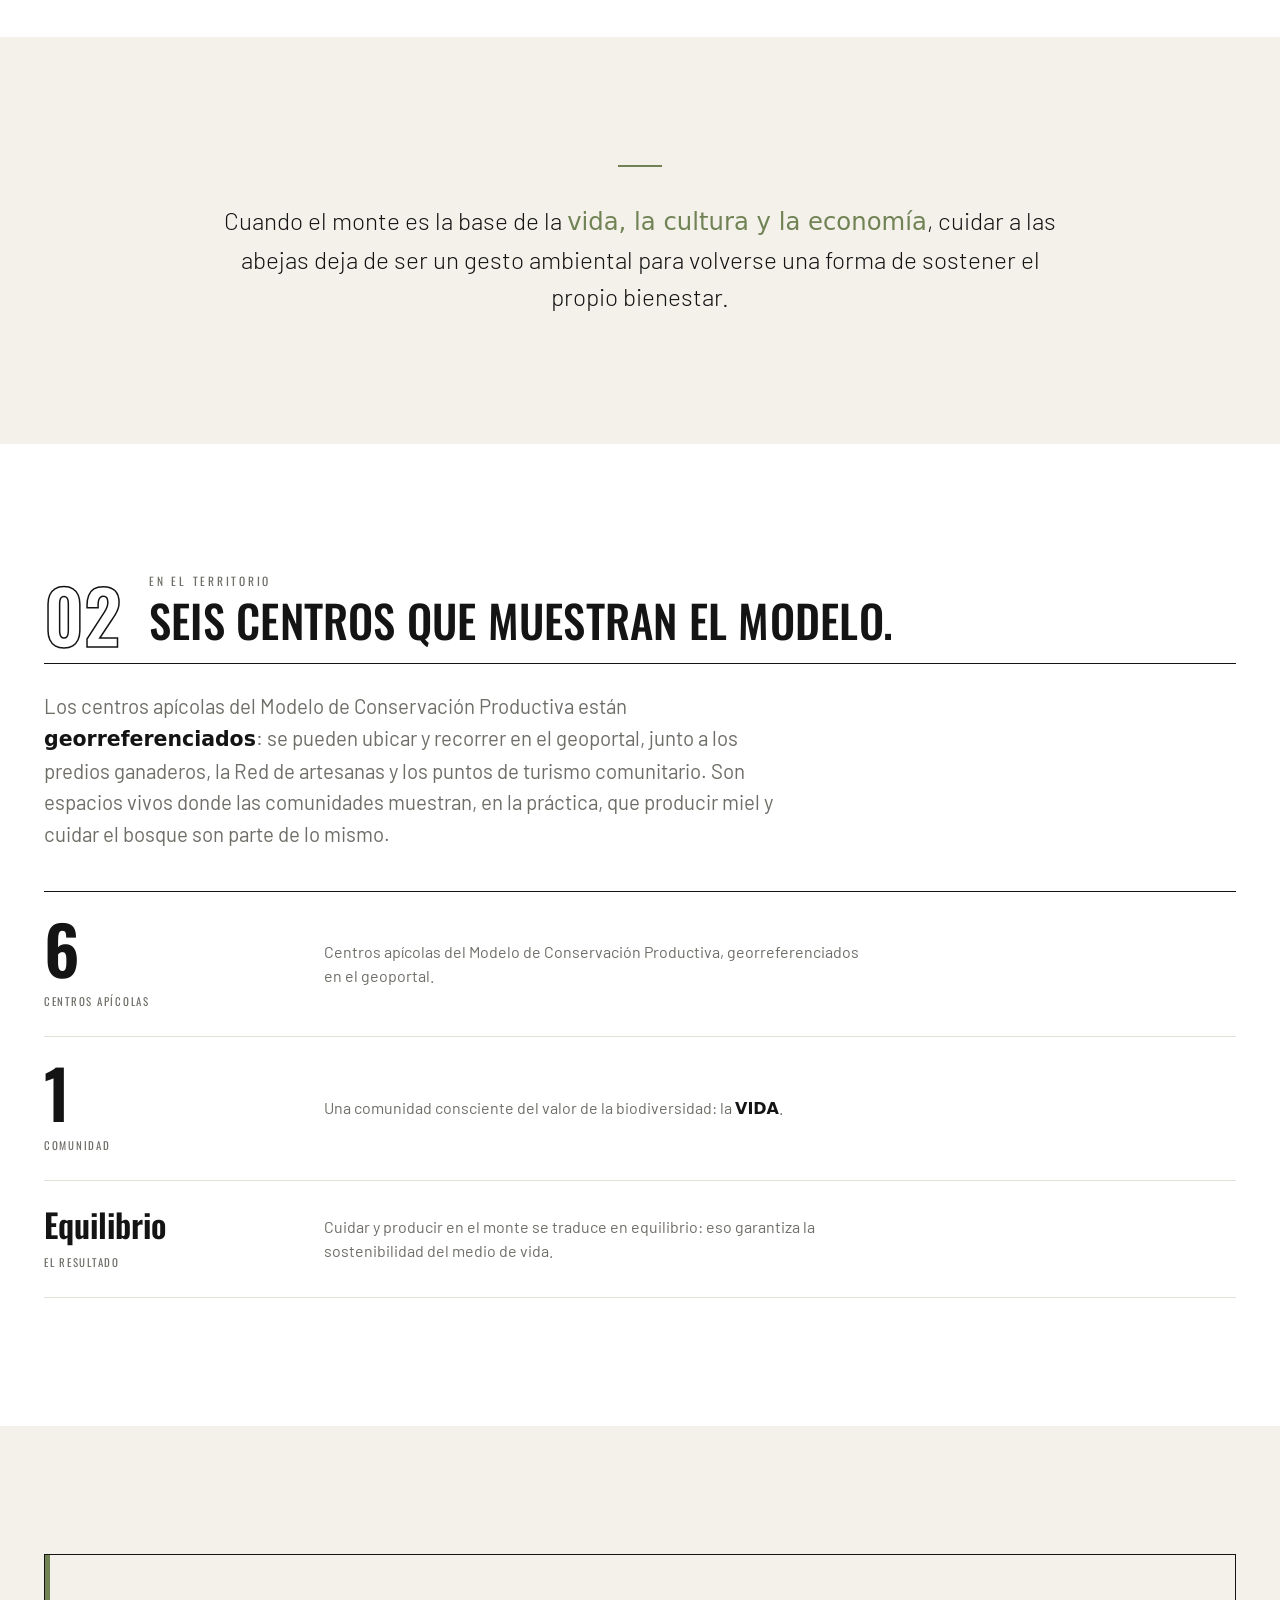
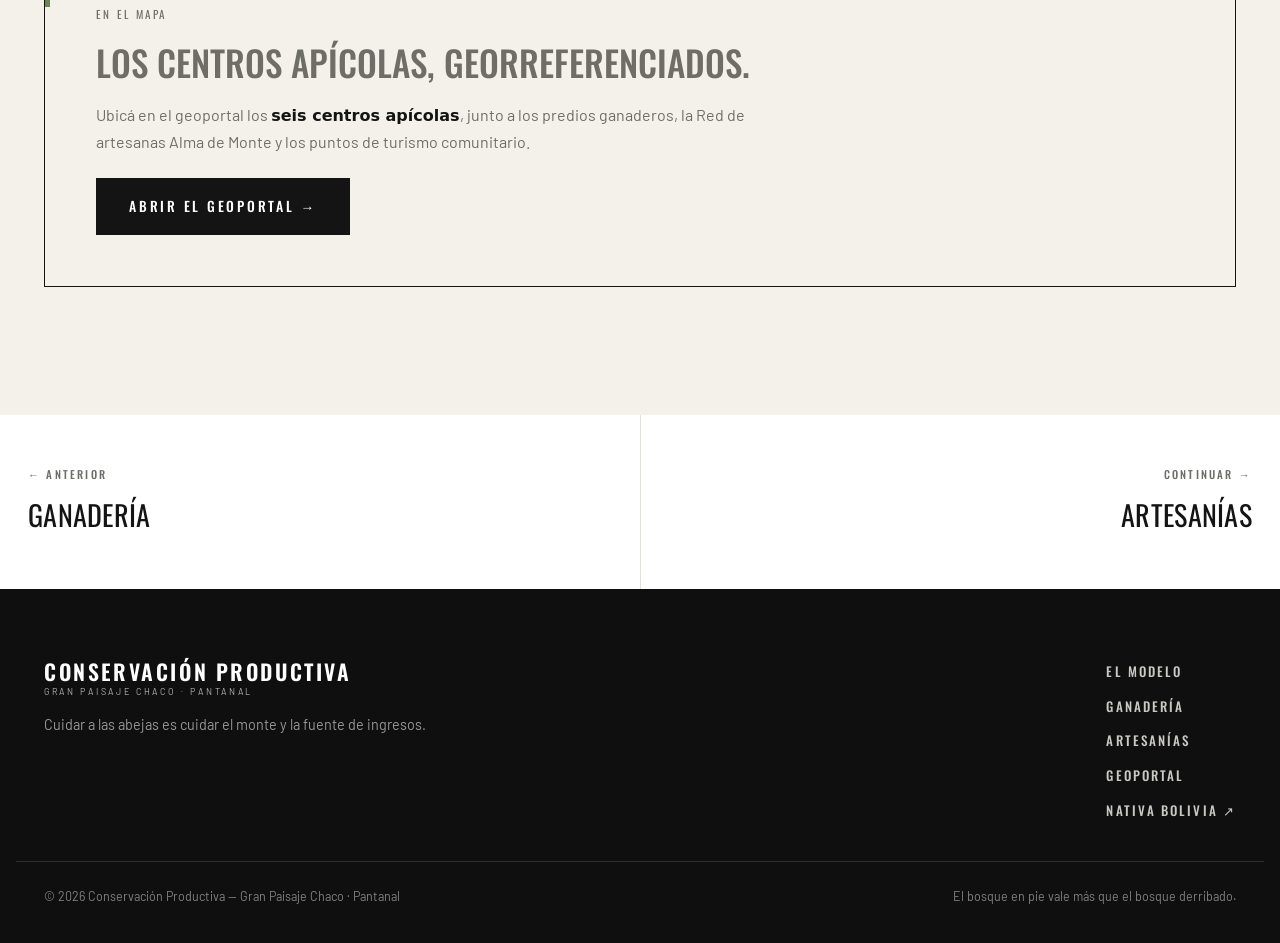
==== commit ecd4b71f: "Reducir espacio en blanco entre la portada y la primera sección de las líneas" ====
--- a/apicultura.html
+++ b/apicultura.html
@@ -8,7 +8,7 @@
   <link rel="preconnect" href="https://fonts.googleapis.com" />
   <link rel="preconnect" href="https://fonts.gstatic.com" crossorigin />
   <link href="https://fonts.googleapis.com/css2?family=Oswald:wght@300;400;500;600&family=Barlow:wght@300;400;500;600;700&display=swap" rel="stylesheet" />
-  <link rel="stylesheet" href="styles.css?v=19" />
+  <link rel="stylesheet" href="styles.css?v=20" />
 </head>
 <body>
   <a href="#contenido" class="skip-link">Saltar al contenido</a>
--- a/styles.css
+++ b/styles.css
@@ -792,3 +792,6 @@
 /* Ganadería: fila de 3 datos destacados (sección oscura) */
 .cp-datos--3 { grid-template-columns: repeat(3, 1fr); }
 @media (max-width: 820px) { .cp-datos--3 { grid-template-columns: 1fr; } }
+
+/* Menos espacio en blanco entre la portada y la primera sección de las líneas */
+.portada + .apartado { padding-top: clamp(2.25rem, 4.5vw, 3.75rem); }
